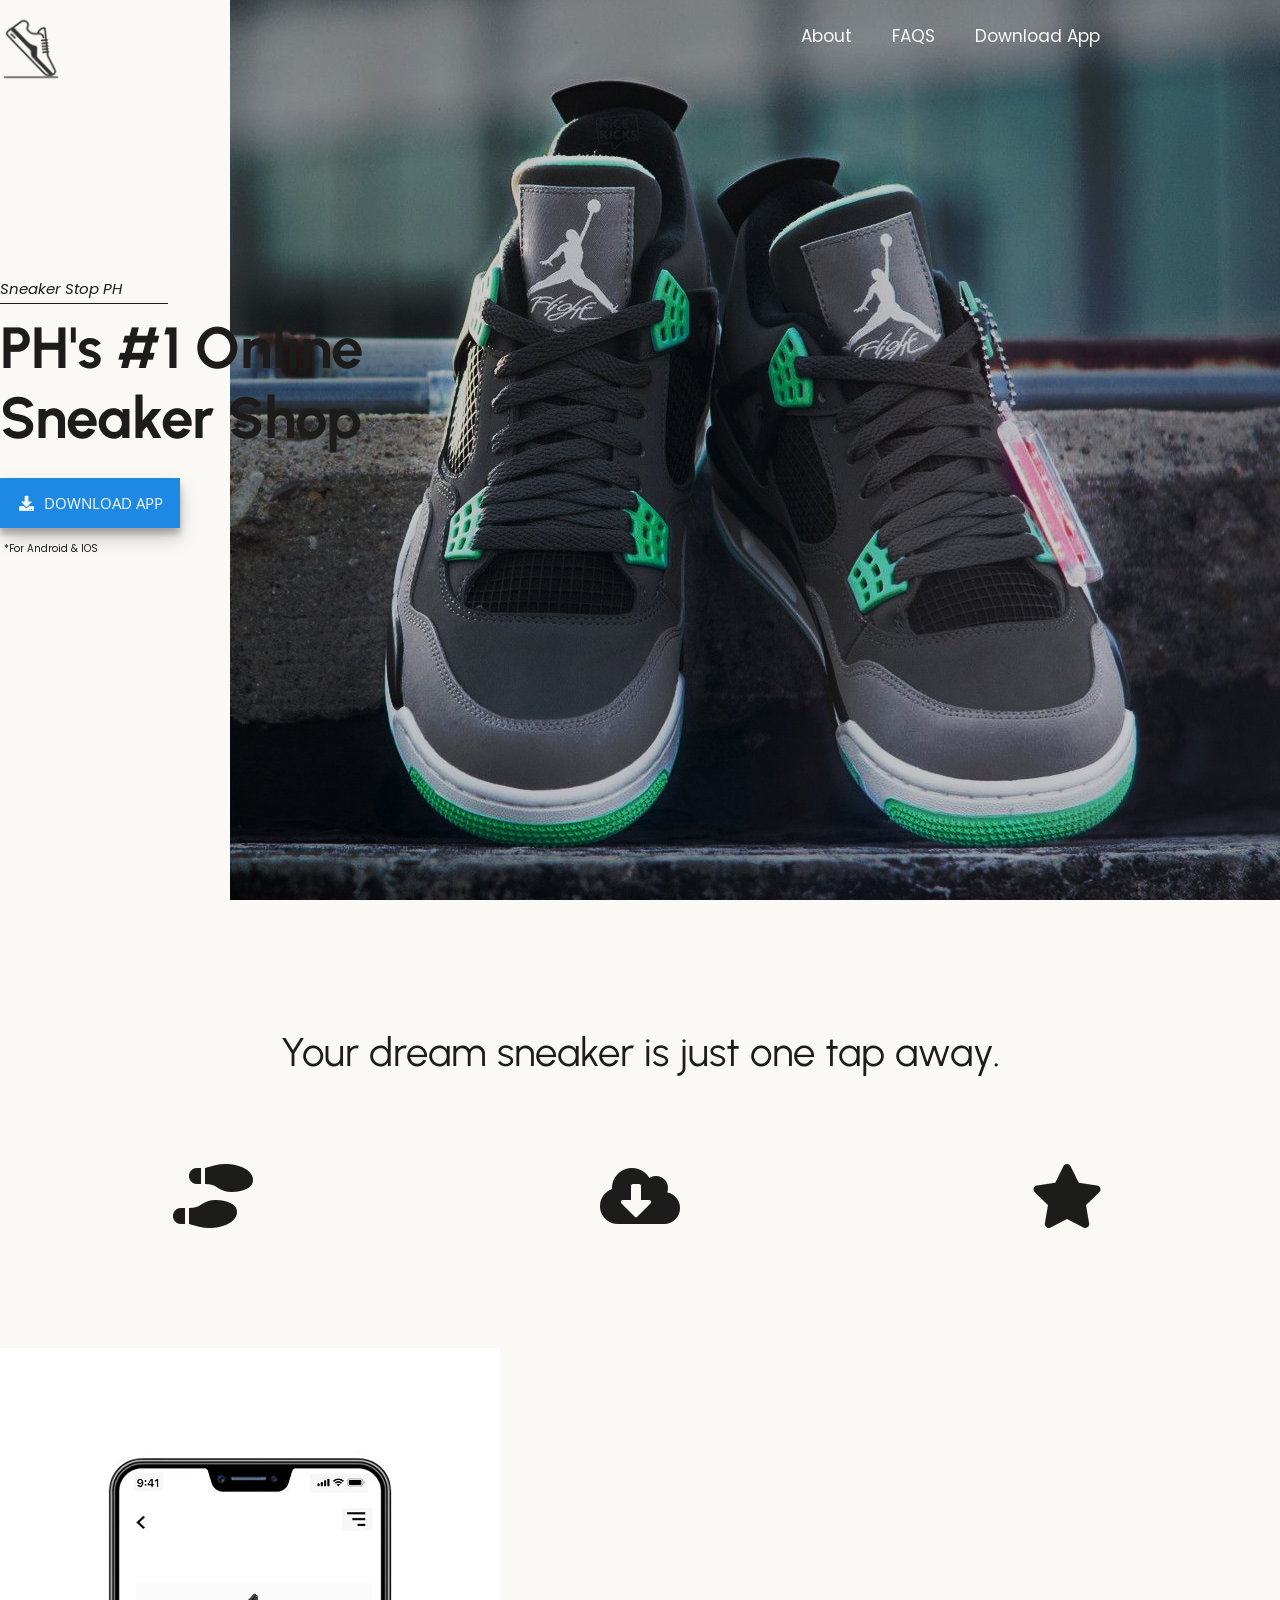
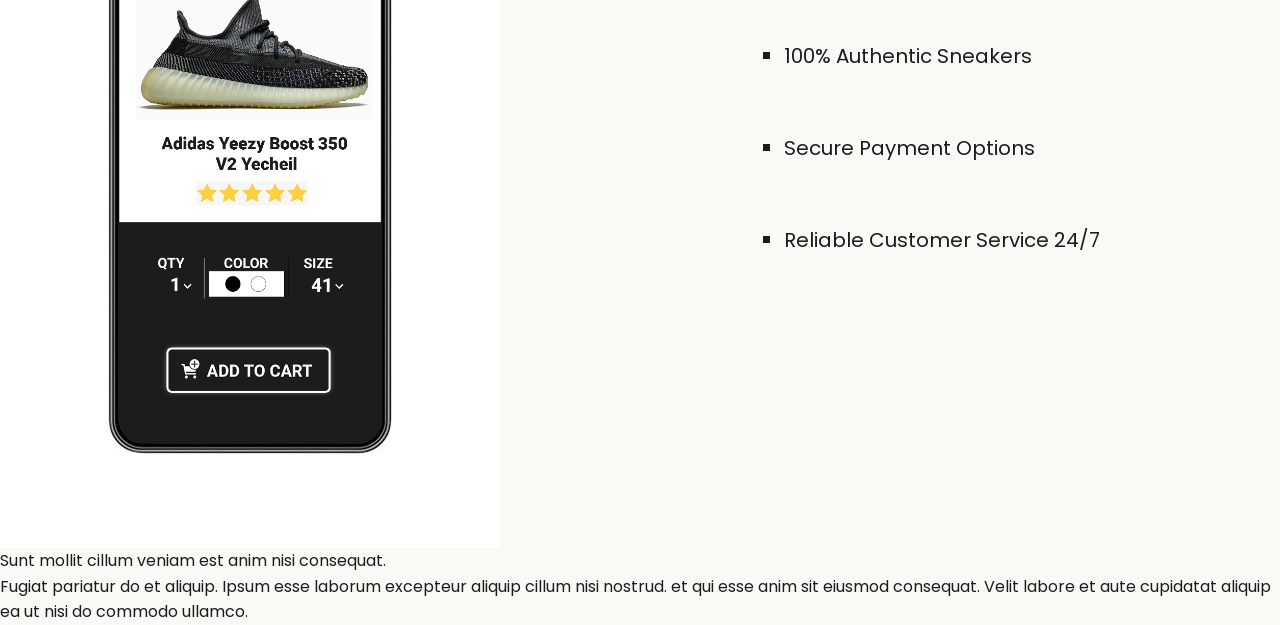
==== index.html @ ac42b7db "first" ====
<!DOCTYPE html>
<html lang="en">
	<head>
		<link rel="stylesheet" href="css/style.css" />
		<link
			rel="stylesheet"
			href="https://cdnjs.cloudflare.com/ajax/libs/font-awesome/5.15.4/css/all.min.css"
			integrity="sha512-1ycn6IcaQQ40/MKBW2W4Rhis/DbILU74C1vSrLJxCq57o941Ym01SwNsOMqvEBFlcgUa6xLiPY/NS5R+E6ztJQ=="
			crossorigin="anonymous"
			referrerpolicy="no-referrer"
		/>
		<meta charset="UTF-8" />
		<meta http-equiv="X-UA-Compatible" content="IE=edge" />
		<meta name="viewport" content="width=device-width, initial-scale=1.0" />
		<title>Sneaker Stop | PH</title>
	</head>

	<body>
		<!-- HOME PAGE -->
		<section class="home-bg">
			<nav class="navbar">
				<div class="container flex">
					<div class="logo">
						<a href="#">
							<img src="images/sneaker-stop-logo-notext.png" alt="" />
						</a>
					</div>
					<ul>
						<li><a href="#">About</a></li>
						<li><a href="#">FAQS</a></li>
						<li><a href="#">Download App</a></li>
					</ul>
				</div>
			</nav>
			<div class="container">
				<div class="hero-text">
					<p class="home-shopName">Sneaker Stop PH</p>
					<h1>PH's #1 Online</h1>
					<h1>Sneaker Shop</h1>
					<button class="btn btn-home">
						<i class="fas fa-download fa-fw"></i> <span>DOWNLOAD APP</span>
					</button>
					<p class="button-bottom-text">*For Android & IOS</p>
				</div>
		</section>
		<!-- HOME PAGE END -->

		<!-- ABOUT PAGE -->

		<!-- STATS PAGE -->
		<section class="stats">
			<div class="container">
				<div class="my-lg"></div>
				<span class="stats-header">Your dream sneaker is just one tap away.</span>
				<div class="grid my-md">
					<span grid-sneakers>
						<i class="fas fa-shoe-prints fa-4x"></i>
					</span>
					<span class="grid-download">
						<i class="fas fa-cloud-download-alt fa-4x"></i>
					</span>
					<span class="grid-review">
						<i class="fas fa-star fa-4x"></i>
					</span>
				</div>
			</div>
		</section>
		<!-- STATS PAGE END -->

		<section class="about-page">
			<div class="my-lg"></div>
				<div class="container flex">
					<img
						src="images/about-page-hero-img.jpg"
						alt=""
						class="about-hero-img"
					/>
					<ul>
						<li>100% Authentic Sneakers</li>
						<li>Secure Payment Options</li>
						<li>Reliable Customer Service 24/7</li>
					</ul>
				</div>
		</section>
		<!-- ABOUT PAGE END -->
		<div class="sample container">
			<span>Sunt mollit cillum veniam est anim nisi consequat.</span>
			<div class="content">
				<p>
					Fugiat pariatur do et aliquip. Ipsum esse laborum excepteur aliquip cillum nisi nostrud. 
					et qui esse anim sit eiusmod consequat. Velit labore et aute cupidatat aliquip ea ut nisi do commodo ullamco.
				</p>
			</div>
		</div>
	</body>
	<script src="js/script.js"></script>
</html>
---- css/style.css ----
@import url("https://fonts.googleapis.com/css2?family=Poppins:wght@400;700&display=swap");
@import url("https://fonts.googleapis.com/css2?family=Open+Sans:wght@400;600&display=swap");
@import url("https://fonts.googleapis.com/css2?family=Urbanist:wght@800&display=swap");

* {
	box-sizing: border-box;
	margin: 0;
	padding: 0;
}

:root {
	--main-white: #faf9f6;
	--main-black: #1c1c1a;
	--main-grey: #6f6e6c;
	--main-blue: #1e88e5;
}

body {
	background-color: var(--main-white);
	line-height: 1.6;
	color: var(--main-black);
	font-family: "poppins", sans-serif;
}

a {
	text-decoration: none;
	color: var(--main-white);
}

a:visited {
	color: var(--main-white);
}

li {
	list-style: none;
}

h1 {
	font-size: 1.5rem;
	margin: 0;
}

/* UTILITIES */

.my-sm {
	margin-top: 40px;
}

.my-md {
	margin-top: 80px;
}

.my-lg {
	margin-top: 120px;
}

.btn {
	border: 1px solid var(--main-black);
	color: var(--main-black);
	height: 50px;
	width: 180px;
	cursor: default;
	font-family: "Open Sans", sans-serif;
	font-weight: 600px;
	font-size: 15px;
	padding: 8px;
	text-align: center;
	transition: all 0.3s;
}

.container {
	max-width: 1500px;
	margin: 0 auto;
}

.flex {
	display: flex;
	justify-content: center;
	align-items: center;
	height: 100%;
}

.grid {
	display: grid;
}

/* UTILITIES END */

.home-bg {
	background-image: url("../images/home-bg-cropped.jpg");
	background-repeat: no-repeat;
	height: 100vh;
	color: var(--main-white);
	margin-bottom: 40px;
	background-position: right;
}

.navbar {
	height: 40px;
	position: relative;
	padding-top: 40px;
	transition: all 0.3s;
	z-index: 1;
}

.navbar a {
	color: var(--main-white);
	cursor: default;
}

.navbar .flex {
	justify-content: space-between;
}

.navbar ul {
	position: relative;
	left: -160px;
	display: flex;
	margin-top: 0;
	transition: 0.3s;
}

.navbar li {
	font-size: 17px;
	margin: 0 20px;
	transition: 0.3s;
	padding-bottom: 5px;
	border-bottom: 2px solid transparent;
}

.navbar li:hover {
	transition: 0.3s;
	border-bottom: 2px solid var(--main-white);
}

.logo img {
	height: 100px;
	width: 100px;
	margin-top: 50px;
	transition: 0.3s;
	margin-left: -19px;
}

.logo .label {
	margin-left: -100px;
}

.logo img:hover {
	transform: scale(1.1);
	transition: 0.3s;
}

.logo img:active {
	transform: scale(0.95);
	transition: 0.3s;
}

.home-shopName {
	font-style: italic;
	font-size: 15px;
	border-bottom: 1px solid var(--main-black);
	width: 168px;
	padding-bottom: 5px;
	margin-bottom: 10px;
}

.hero-text {
	position: absolute;
	top: 280px;
	color: var(--main-black);
	line-height: 1.2;
}

.hero-text h1 {
	font-size: 58px;
	font-family: "Urbanist", sans-serif;
	font-weight: 800px;
}

.btn-home {
	background-color: var(--main-blue);
	color: var(--main-white);
	margin-top: 25px;
	height: 50px;
	width: 180px;
	font-size: 15px;
	border: none;
	box-shadow: rgba(0, 0, 0, 0.19) 0px 10px 20px, rgba(0, 0, 0, 0.23) 0px 6px 6px;
	transition: 0.3s;
}

.btn-home span {
	margin-left: 4px;
}

.btn-home:hover {
	transition: 0.3s;
	transform: scale(1.05);
}

.btn-home:active {
	transform: scale(0.95);
	transition: 0.3s;
}

.button-bottom-text {
	font-size: 10px;
	margin-top: 15px;
	margin-left: 4px;
}

/* ABOUT */

/* STATS */

.stats {
	text-align: center;
}

.stats .container {
	max-width: 1400px;
}

.stats-header {
	font-family: "Urbanist", sans-serif;
	font-size: 40px;
}

.stats p,
.stats .bold {
	font-size: 20px;
}

.stats .grid {
	display: grid;
	grid-template-columns: 1fr 1fr 1fr;
}

/* STATS END */

.about-page .container {
	max-width: 1400px;
}

.about-page .flex {
	justify-content: space-between;
}

.about-hero-img {
	height: 800px;
	width: 500px;
	object-fit: cover;
}

.about-page ul {
	margin-right: 180px;
}

.about-page li {
	font-size: 20px;
	margin: 60px 0;
	list-style: square;
}
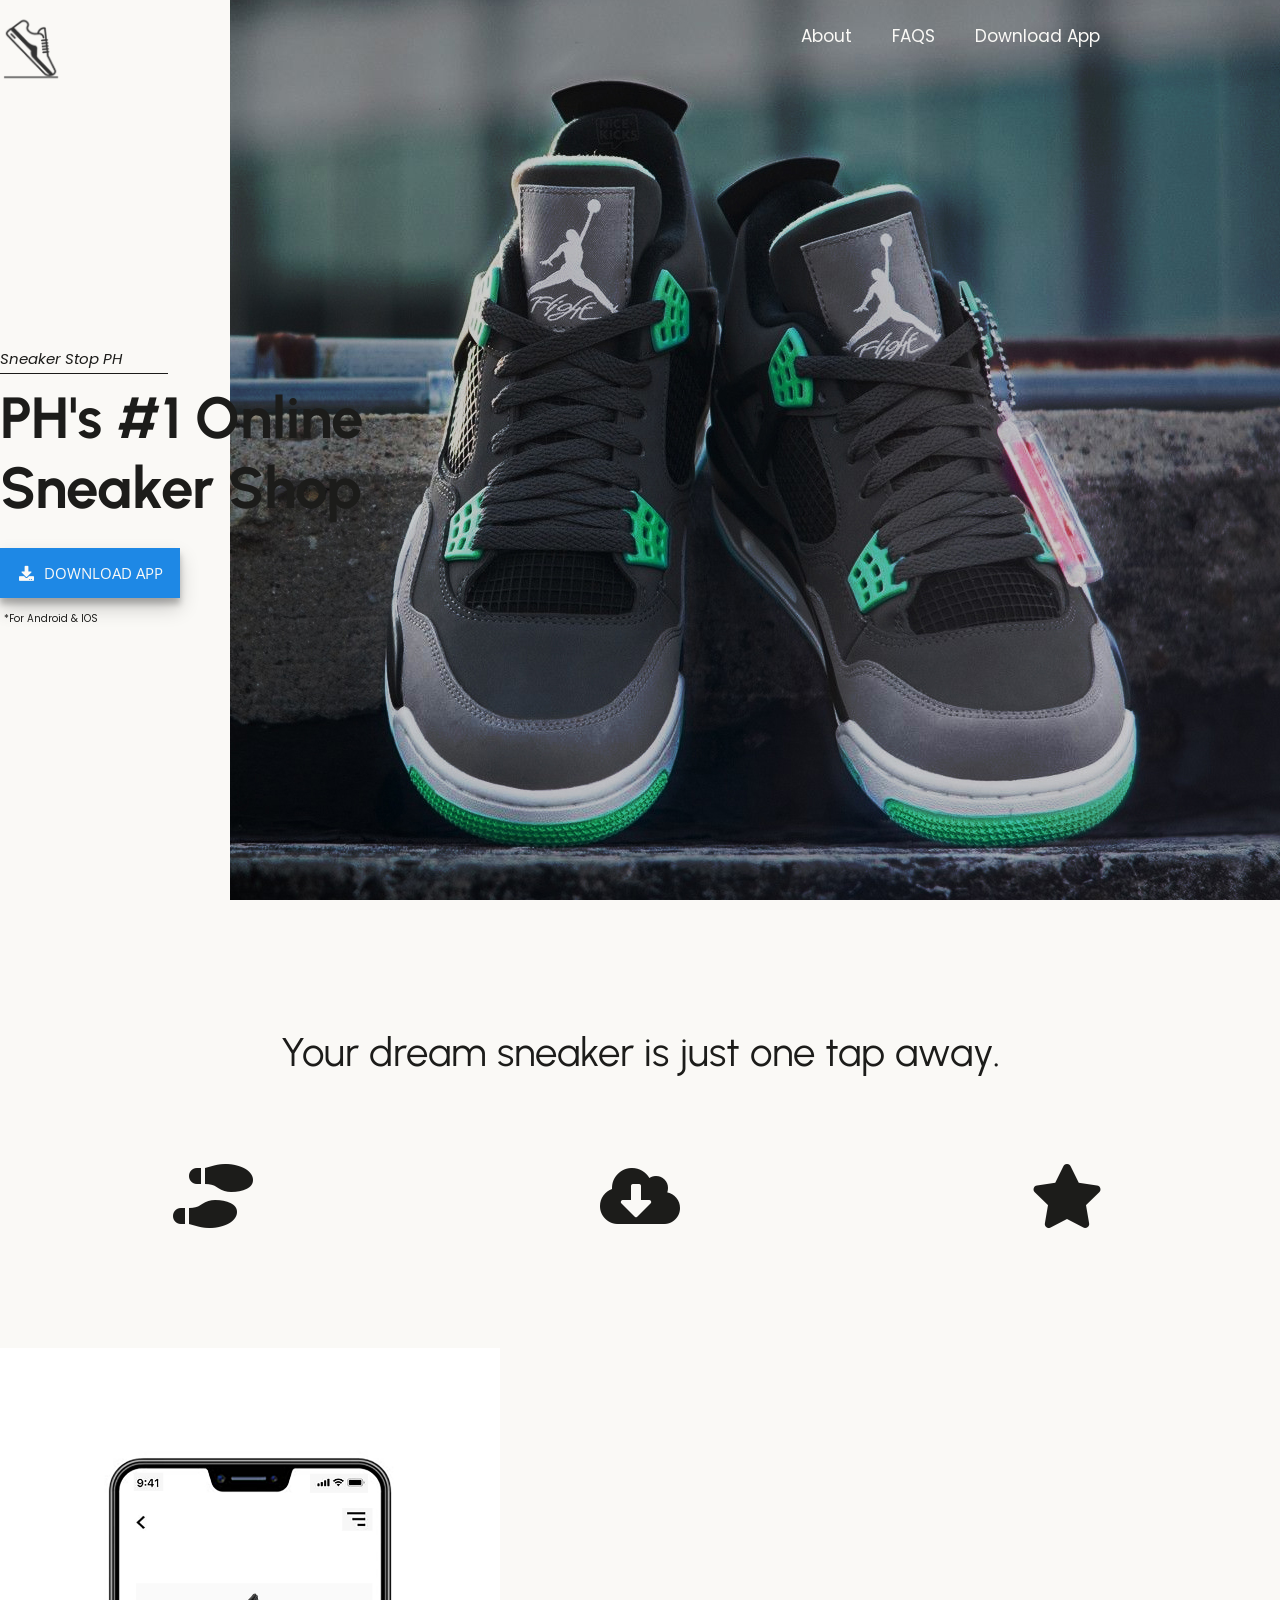
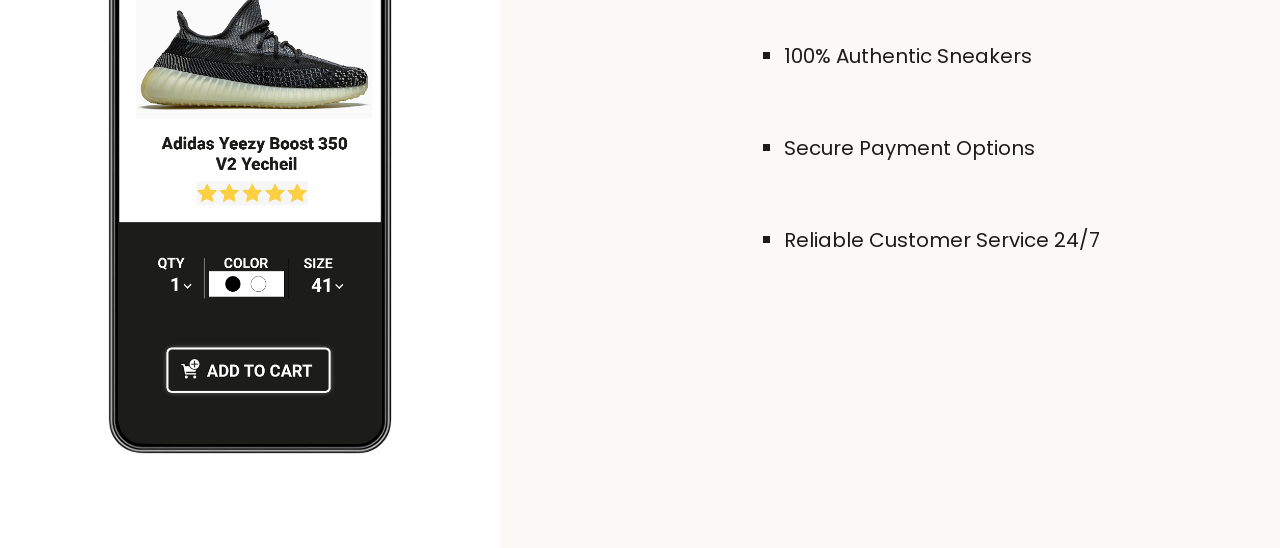
==== commit e4fbbcd9: "initial branch commit" ====
--- a/index.html
+++ b/index.html
@@ -83,14 +83,8 @@
 				</div>
 		</section>
 		<!-- ABOUT PAGE END -->
-		<div class="sample container">
-			<span>Sunt mollit cillum veniam est anim nisi consequat.</span>
-			<div class="content">
-				<p>
-					Fugiat pariatur do et aliquip. Ipsum esse laborum excepteur aliquip cillum nisi nostrud. 
-					et qui esse anim sit eiusmod consequat. Velit labore et aute cupidatat aliquip ea ut nisi do commodo ullamco.
-				</p>
-			</div>
+		<div class="sample">
+			
 		</div>
 	</body>
 	<script src="js/script.js"></script>
--- a/css/style.css
+++ b/css/style.css
@@ -166,7 +166,7 @@
 
 .hero-text {
 	position: absolute;
-	top: 280px;
+	top: 350px;
 	color: var(--main-black);
 	line-height: 1.2;
 }
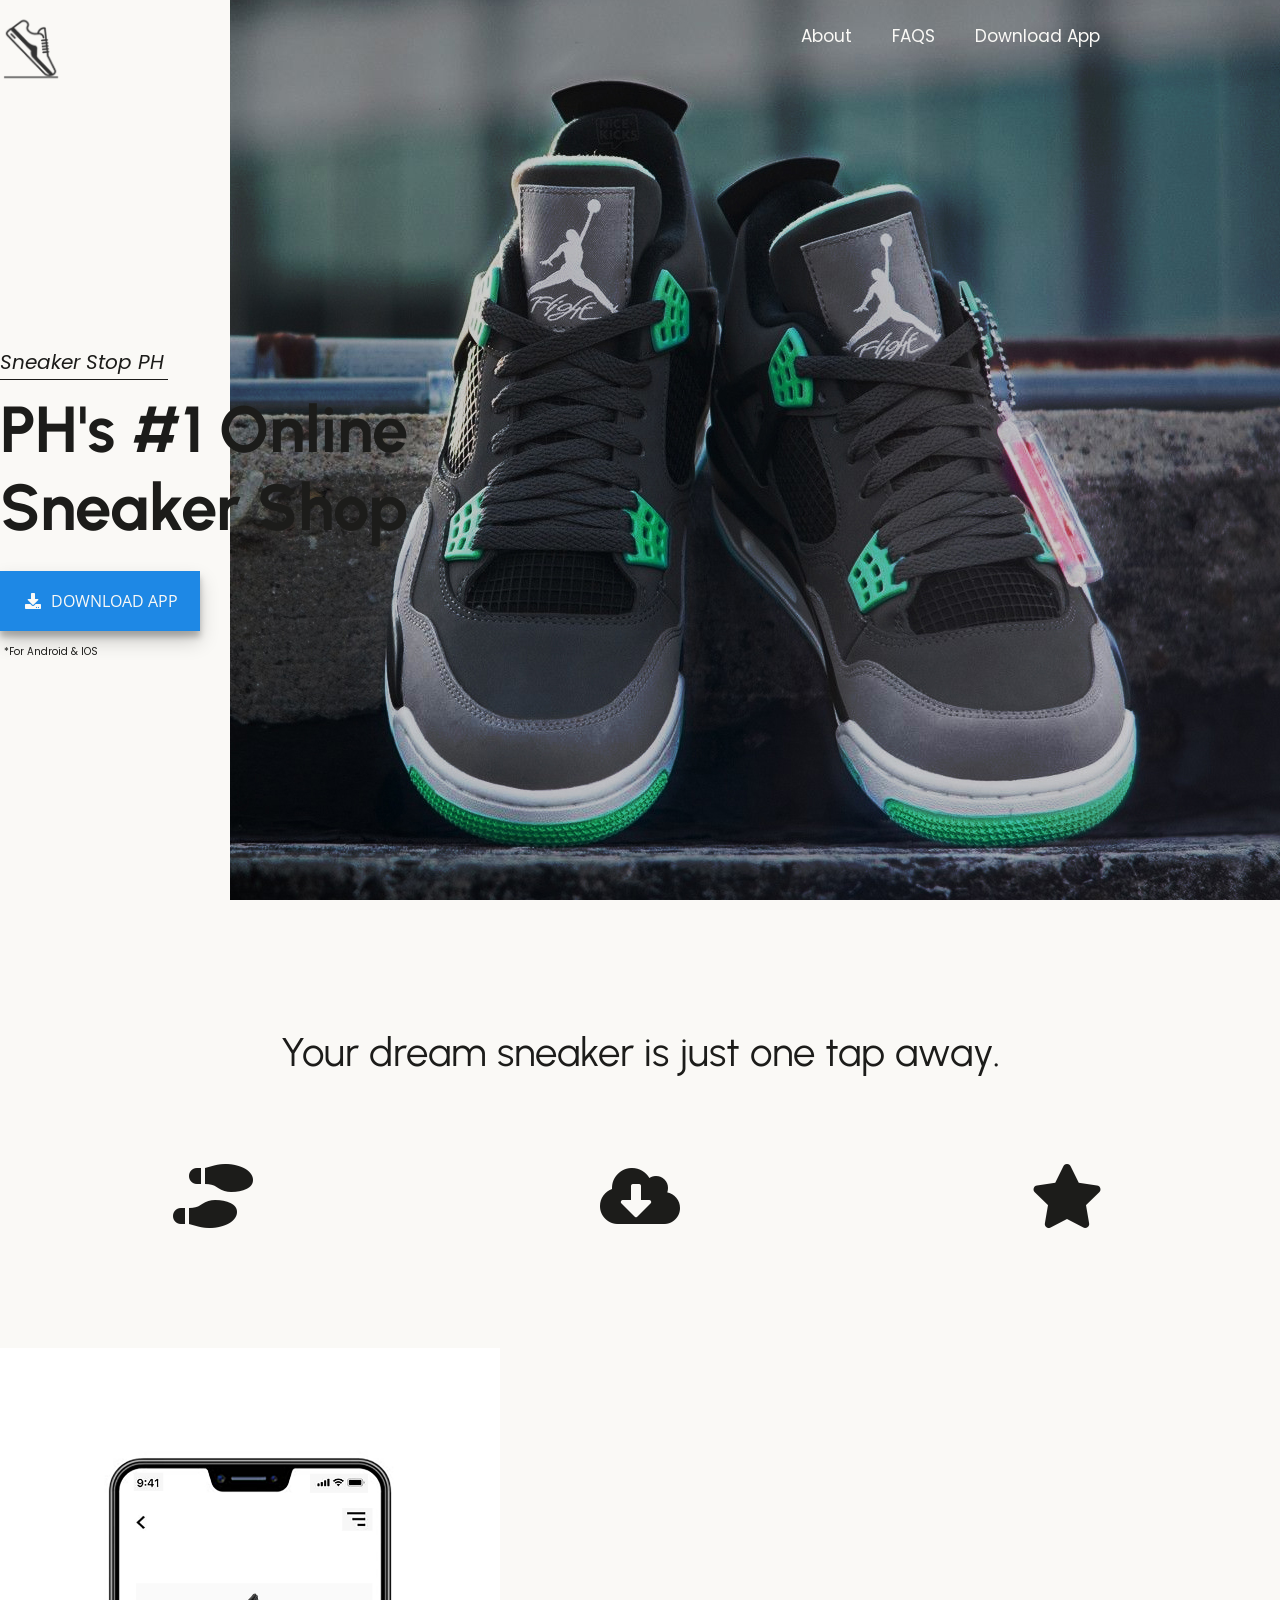
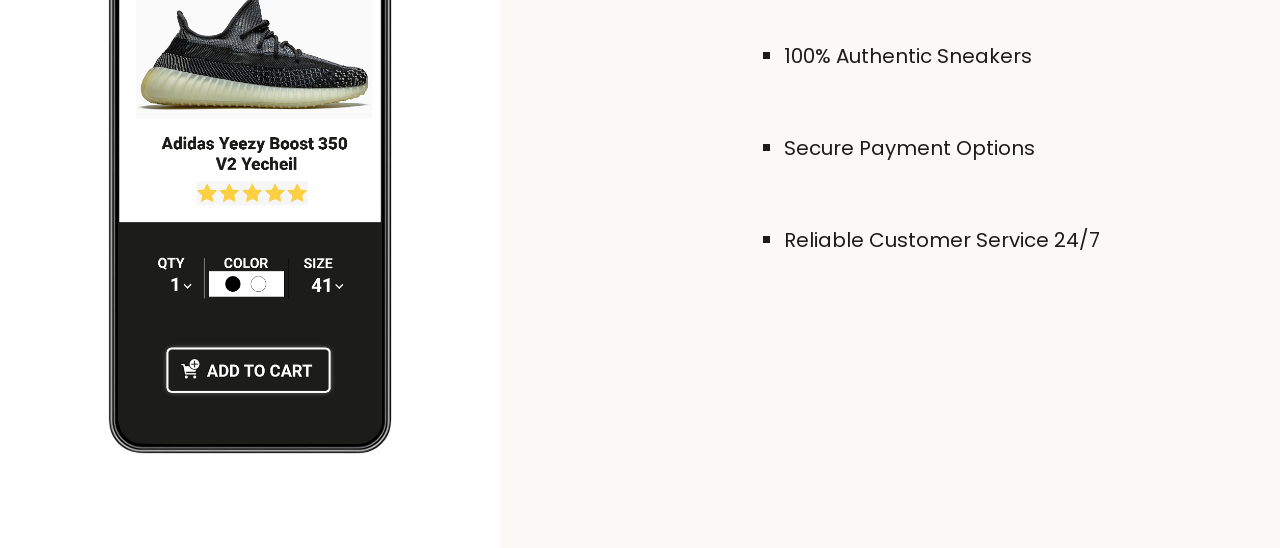
==== commit a7748005: "initial-commit" ====
--- a/index.html
+++ b/index.html
@@ -83,9 +83,7 @@
 				</div>
 		</section>
 		<!-- ABOUT PAGE END -->
-		<div class="sample">
-			
-		</div>
+
 	</body>
 	<script src="js/script.js"></script>
 </html>
--- a/css/style.css
+++ b/css/style.css
@@ -157,7 +157,7 @@
 
 .home-shopName {
 	font-style: italic;
-	font-size: 15px;
+	font-size: 20px;
 	border-bottom: 1px solid var(--main-black);
 	width: 168px;
 	padding-bottom: 5px;
@@ -172,7 +172,7 @@
 }
 
 .hero-text h1 {
-	font-size: 58px;
+	font-size: 65px;
 	font-family: "Urbanist", sans-serif;
 	font-weight: 800px;
 }
@@ -181,9 +181,9 @@
 	background-color: var(--main-blue);
 	color: var(--main-white);
 	margin-top: 25px;
-	height: 50px;
-	width: 180px;
-	font-size: 15px;
+	height: 60px;
+	width: 200px;
+	font-size: 16px;
 	border: none;
 	box-shadow: rgba(0, 0, 0, 0.19) 0px 10px 20px, rgba(0, 0, 0, 0.23) 0px 6px 6px;
 	transition: 0.3s;
@@ -211,8 +211,6 @@
 
 /* ABOUT */
 
-/* STATS */
-
 .stats {
 	text-align: center;
 }
@@ -235,8 +233,6 @@
 	display: grid;
 	grid-template-columns: 1fr 1fr 1fr;
 }
-
-/* STATS END */
 
 .about-page .container {
 	max-width: 1400px;
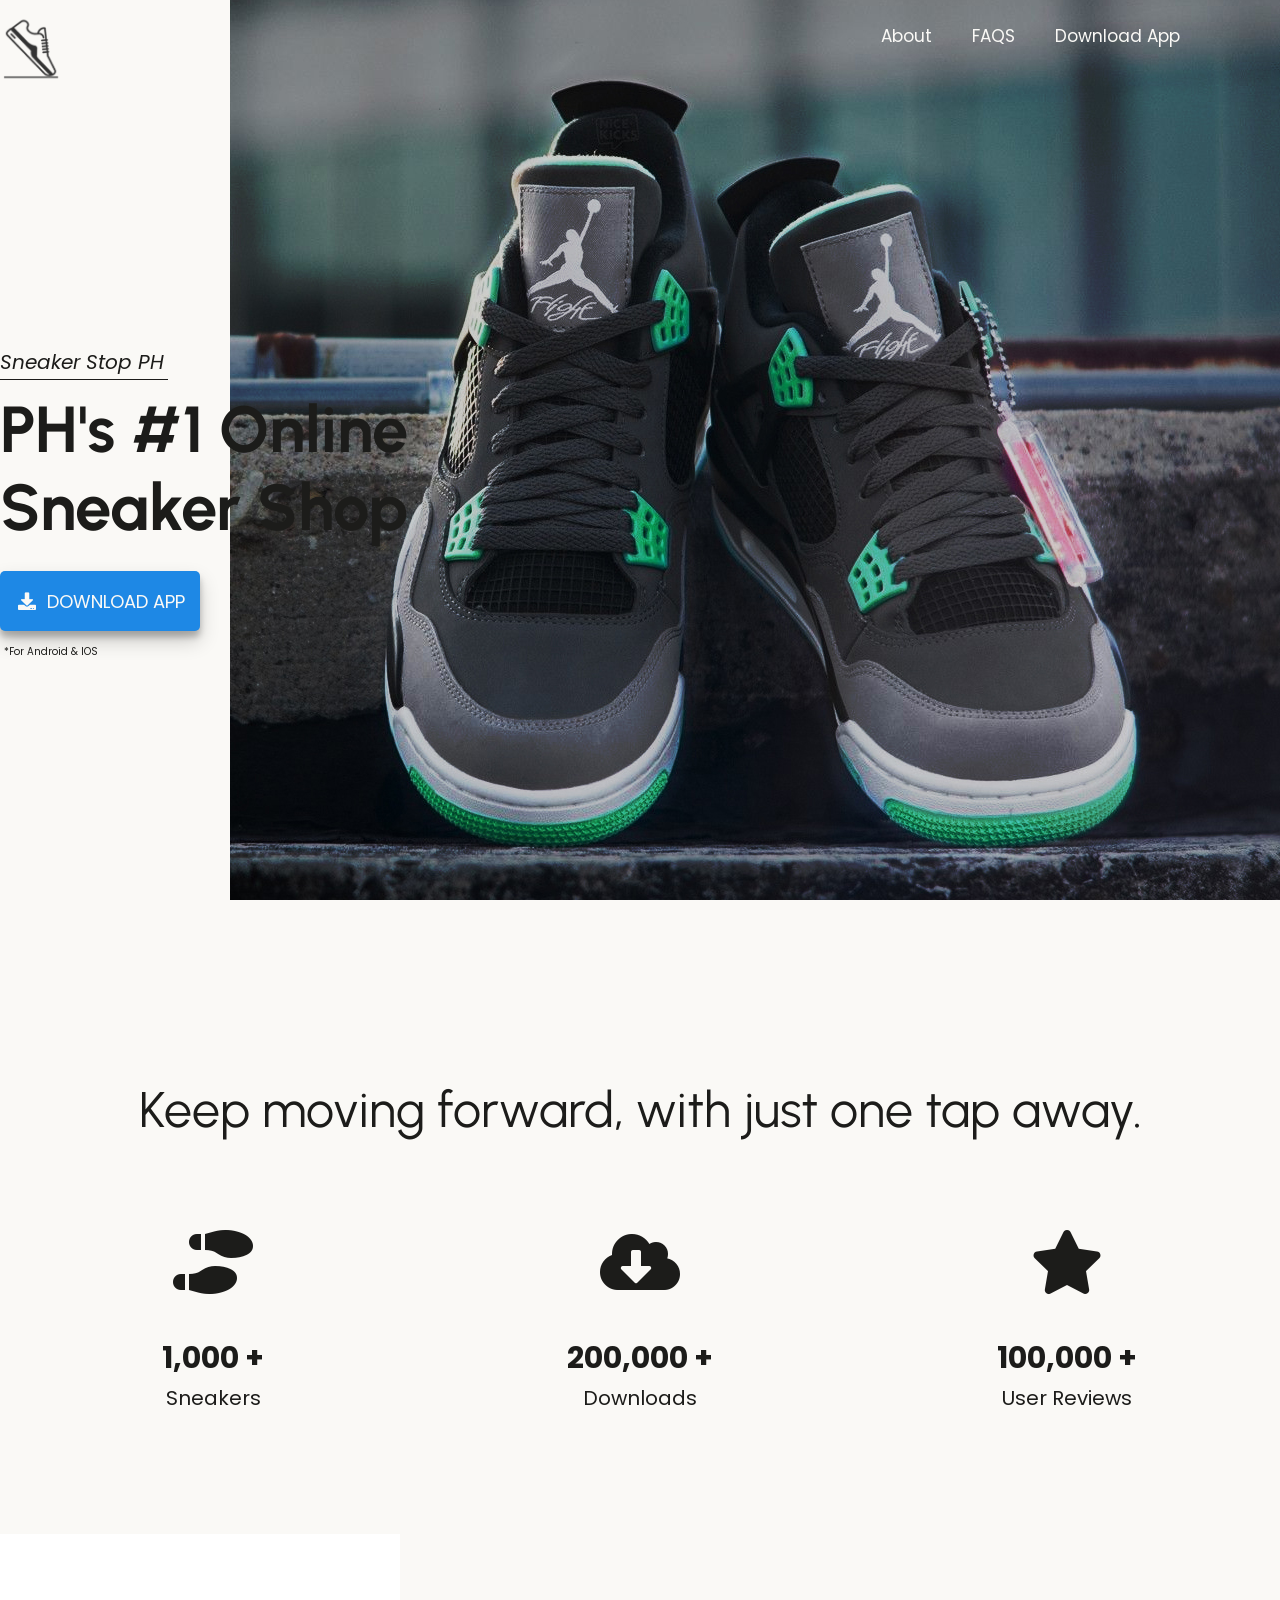
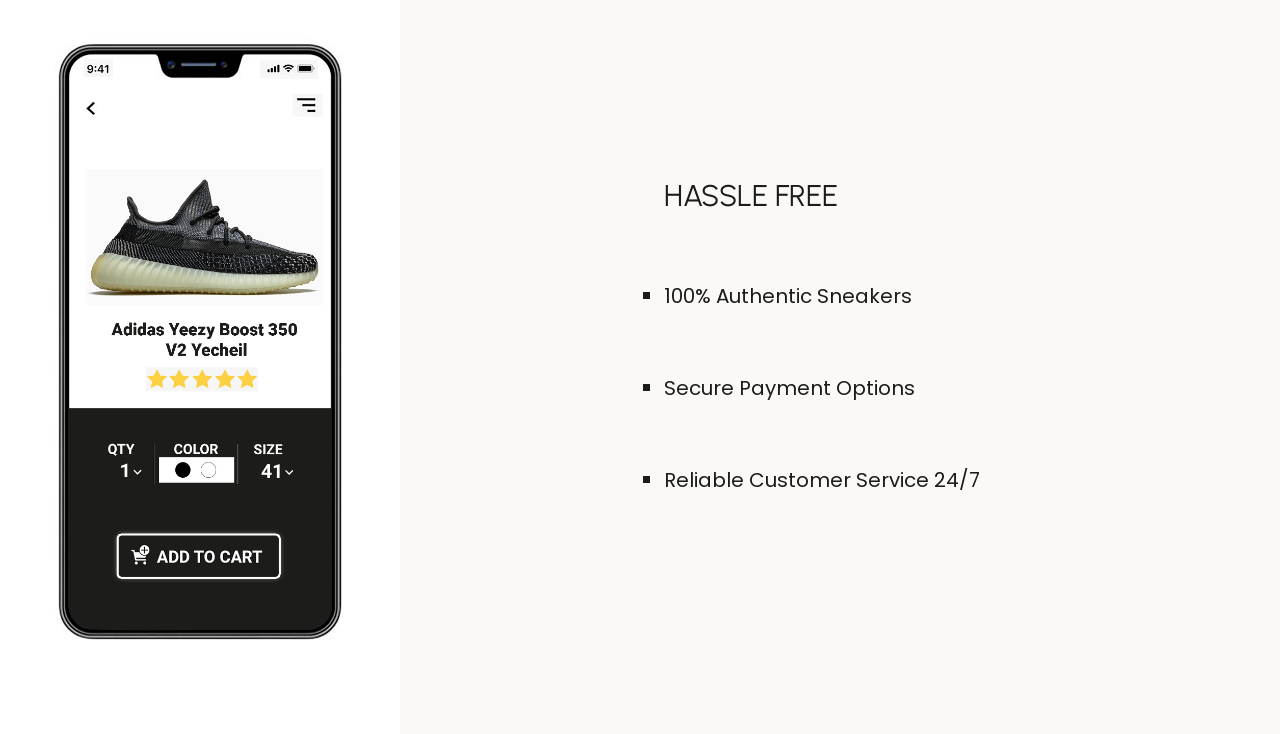
==== commit 67068e3e: "8/28/2021" ====
--- a/index.html
+++ b/index.html
@@ -48,27 +48,31 @@
 		<!-- ABOUT PAGE -->
 
 		<!-- STATS PAGE -->
+		<div class="my-lg"></div>
 		<section class="stats">
 			<div class="container">
-				<div class="my-lg"></div>
-				<span class="stats-header">Your dream sneaker is just one tap away.</span>
+				<span class="stats-header">Keep moving forward, with just one tap away.</span>
 				<div class="grid my-md">
-					<span grid-sneakers>
-						<i class="fas fa-shoe-prints fa-4x"></i>
-					</span>
-					<span class="grid-download">
-						<i class="fas fa-cloud-download-alt fa-4x"></i>
-					</span>
-					<span class="grid-review">
-						<i class="fas fa-star fa-4x"></i>
-					</span>
+							<div grid-sneakers>
+								<i class="fas fa-shoe-prints fa-4x"></i>
+								<p class="my-sm"><strong>1,000 +</strong><br>Sneakers</p>
+							</div>
+							<div class="grid-download">
+								<i class="fas fa-cloud-download-alt fa-4x"></i>
+								<p class="my-sm"><strong>200,000 +</strong><br>Downloads</p>
+							</div>
+							<div class="grid-review">
+								<i class="fas fa-star fa-4x"></i>
+								<p class="my-sm"><strong>100,000 +</strong><br>User Reviews</p>
+							</div>
+						</div>
 				</div>
 			</div>
 		</section>
 		<!-- STATS PAGE END -->
-
+		
+		<div class="my-lg"></div>
 		<section class="about-page">
-			<div class="my-lg"></div>
 				<div class="container flex">
 					<img
 						src="images/about-page-hero-img.jpg"
@@ -76,6 +80,7 @@
 						class="about-hero-img"
 					/>
 					<ul>
+						<li>HASSLE FREE</li>
 						<li>100% Authentic Sneakers</li>
 						<li>Secure Payment Options</li>
 						<li>Reliable Customer Service 24/7</li>
--- a/css/style.css
+++ b/css/style.css
@@ -1,5 +1,4 @@
 @import url("https://fonts.googleapis.com/css2?family=Poppins:wght@400;700&display=swap");
-@import url("https://fonts.googleapis.com/css2?family=Open+Sans:wght@400;600&display=swap");
 @import url("https://fonts.googleapis.com/css2?family=Urbanist:wght@800&display=swap");
 
 * {
@@ -19,7 +18,7 @@
 	background-color: var(--main-white);
 	line-height: 1.6;
 	color: var(--main-black);
-	font-family: "poppins", sans-serif;
+	font-family: "Poppins", sans-serif;
 }
 
 a {
@@ -60,8 +59,8 @@
 	height: 50px;
 	width: 180px;
 	cursor: default;
-	font-family: "Open Sans", sans-serif;
-	font-weight: 600px;
+	font-family: "Poppins", sans-serif;
+	font-weight: 700px;
 	font-size: 15px;
 	padding: 8px;
 	text-align: center;
@@ -114,7 +113,7 @@
 
 .navbar ul {
 	position: relative;
-	left: -160px;
+	left: -80px;
 	display: flex;
 	margin-top: 0;
 	transition: 0.3s;
@@ -183,10 +182,12 @@
 	margin-top: 25px;
 	height: 60px;
 	width: 200px;
-	font-size: 16px;
+	font-size: 18px;
 	border: none;
+	border-radius: 5px;
 	box-shadow: rgba(0, 0, 0, 0.19) 0px 10px 20px, rgba(0, 0, 0, 0.23) 0px 6px 6px;
 	transition: 0.3s;
+	cursor: pointer;
 }
 
 .btn-home span {
@@ -213,19 +214,16 @@
 
 .stats {
 	text-align: center;
-}
-
-.stats .container {
-	max-width: 1400px;
+	padding-top: 50px;
 }
 
 .stats-header {
 	font-family: "Urbanist", sans-serif;
-	font-size: 40px;
-}
-
-.stats p,
-.stats .bold {
+	font-weight: 400px;
+	font-size: 50px;
+}
+
+.stats p {
 	font-size: 20px;
 }
 
@@ -234,6 +232,10 @@
 	grid-template-columns: 1fr 1fr 1fr;
 }
 
+.stats .grid strong {
+	font-size: 30px;
+}
+
 .about-page .container {
 	max-width: 1400px;
 }
@@ -244,12 +246,12 @@
 
 .about-hero-img {
 	height: 800px;
-	width: 500px;
+	width: 400px;
 	object-fit: cover;
 }
 
 .about-page ul {
-	margin-right: 180px;
+	margin-right: 300px;
 }
 
 .about-page li {
@@ -257,3 +259,9 @@
 	margin: 60px 0;
 	list-style: square;
 }
+
+.about-page li:first-child {
+	list-style: none;
+	font-size: 30px;
+	font-family: "Urbanist", sans-serif;
+}
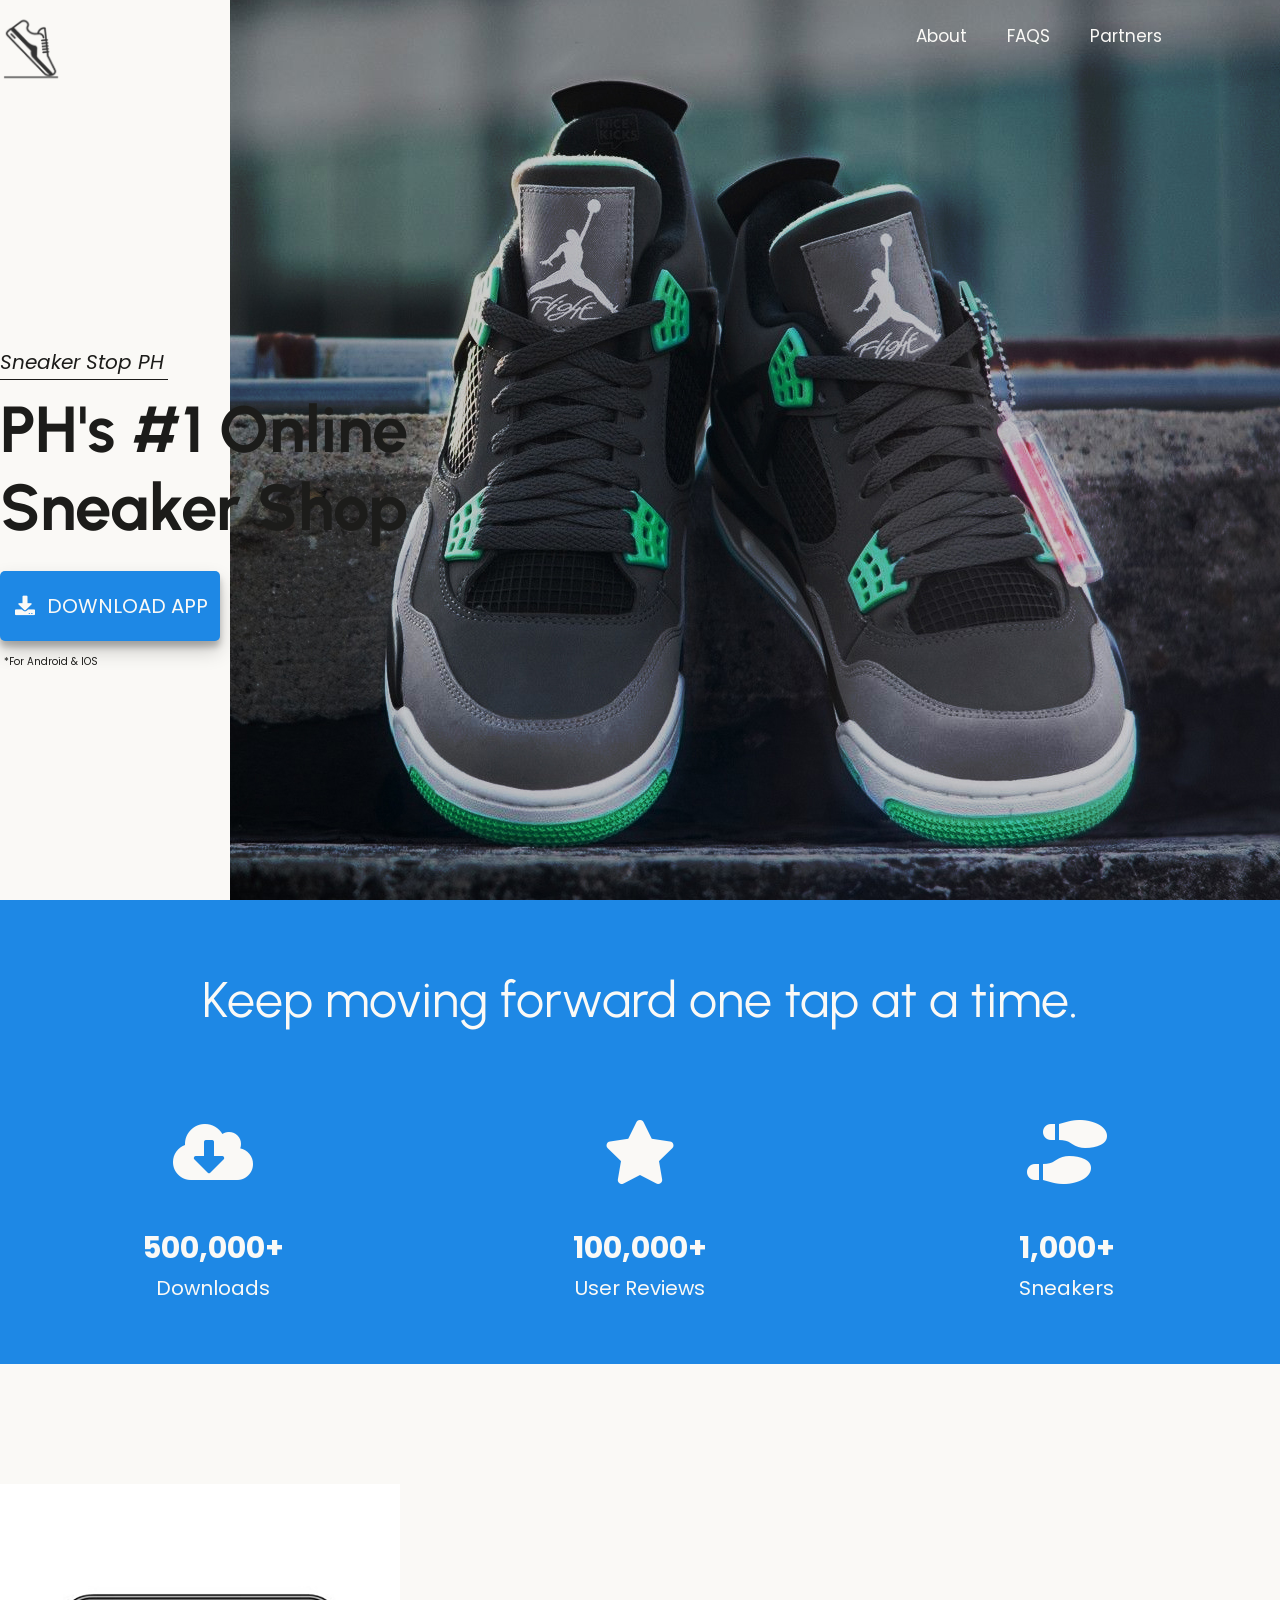
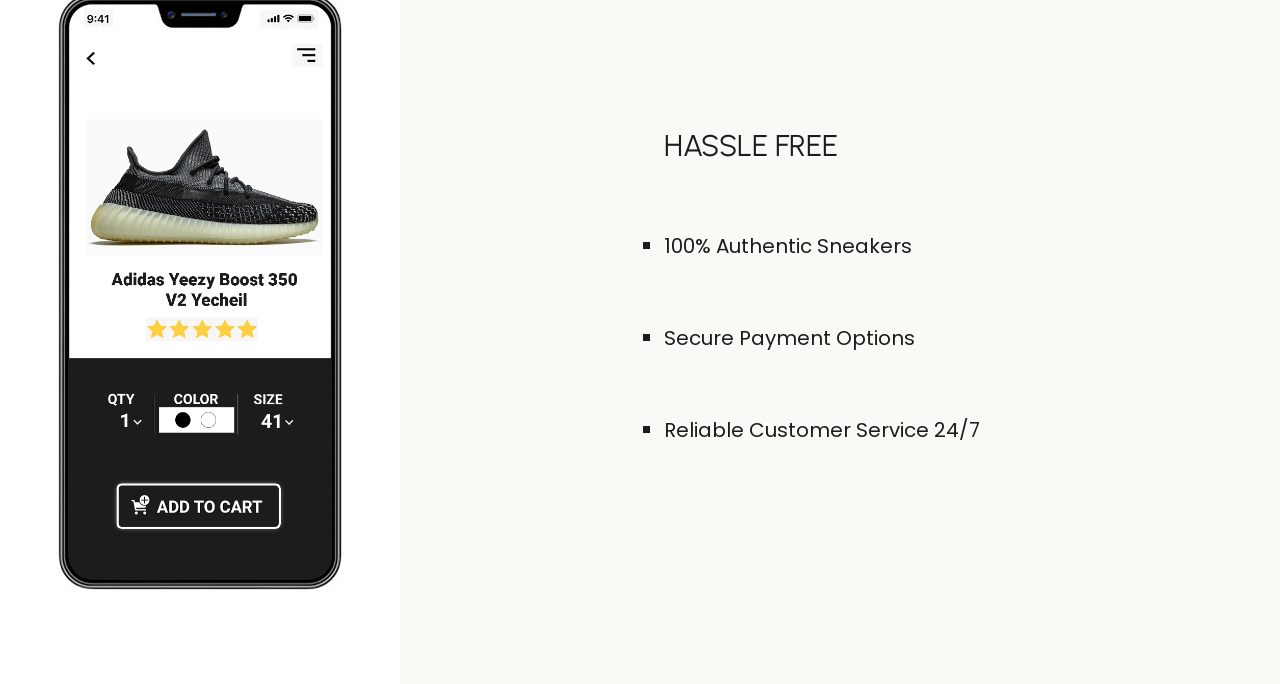
==== commit a990db25: "8/28/2021 22:34" ====
--- a/index.html
+++ b/index.html
@@ -28,11 +28,11 @@
 					<ul>
 						<li><a href="#">About</a></li>
 						<li><a href="#">FAQS</a></li>
-						<li><a href="#">Download App</a></li>
+						<li><a href="#">Partners</a></li>
 					</ul>
 				</div>
 			</nav>
-			<div class="container">
+			<div class="container home">
 				<div class="hero-text">
 					<p class="home-shopName">Sneaker Stop PH</p>
 					<h1>PH's #1 Online</h1>
@@ -48,22 +48,21 @@
 		<!-- ABOUT PAGE -->
 
 		<!-- STATS PAGE -->
-		<div class="my-lg"></div>
 		<section class="stats">
 			<div class="container">
-				<span class="stats-header">Keep moving forward, with just one tap away.</span>
+				<span class="stats-header">Keep moving forward one tap at a time.</span>
 				<div class="grid my-md">
-							<div grid-sneakers>
-								<i class="fas fa-shoe-prints fa-4x"></i>
-								<p class="my-sm"><strong>1,000 +</strong><br>Sneakers</p>
-							</div>
 							<div class="grid-download">
 								<i class="fas fa-cloud-download-alt fa-4x"></i>
-								<p class="my-sm"><strong>200,000 +</strong><br>Downloads</p>
+								<p class="my-sm"><strong>500,000+</strong><br>Downloads</p>
 							</div>
 							<div class="grid-review">
 								<i class="fas fa-star fa-4x"></i>
-								<p class="my-sm"><strong>100,000 +</strong><br>User Reviews</p>
+								<p class="my-sm"><strong>100,000+</strong><br>User Reviews</p>
+							</div>
+							<div grid-sneakers>
+								<i class="fas fa-shoe-prints fa-4x"></i>
+								<p class="my-sm"><strong>1,000+</strong><br>Sneakers</p>
 							</div>
 						</div>
 				</div>
--- a/css/style.css
+++ b/css/style.css
@@ -1,5 +1,5 @@
 @import url("https://fonts.googleapis.com/css2?family=Poppins:wght@400;700&display=swap");
-@import url("https://fonts.googleapis.com/css2?family=Urbanist:wght@800&display=swap");
+@import url("https://fonts.googleapis.com/css2?family=Urbanist:wght@400;600;700&display=swap");
 
 * {
 	box-sizing: border-box;
@@ -10,8 +10,8 @@
 :root {
 	--main-white: #faf9f6;
 	--main-black: #1c1c1a;
-	--main-grey: #6f6e6c;
 	--main-blue: #1e88e5;
+	--secondary-white: #e9ebee;
 }
 
 body {
@@ -85,6 +85,10 @@
 
 /* UTILITIES END */
 
+.home {
+	background-color: var(--secondary-white);
+}
+
 .home-bg {
 	background-image: url("../images/home-bg-cropped.jpg");
 	background-repeat: no-repeat;
@@ -113,7 +117,7 @@
 
 .navbar ul {
 	position: relative;
-	left: -80px;
+	left: -98px;
 	display: flex;
 	margin-top: 0;
 	transition: 0.3s;
@@ -173,16 +177,16 @@
 .hero-text h1 {
 	font-size: 65px;
 	font-family: "Urbanist", sans-serif;
-	font-weight: 800px;
+	font-weight: 700px;
 }
 
 .btn-home {
 	background-color: var(--main-blue);
 	color: var(--main-white);
 	margin-top: 25px;
-	height: 60px;
-	width: 200px;
-	font-size: 18px;
+	height: 70px;
+	width: 220px;
+	font-size: 20px;
 	border: none;
 	border-radius: 5px;
 	box-shadow: rgba(0, 0, 0, 0.19) 0px 10px 20px, rgba(0, 0, 0, 0.23) 0px 6px 6px;
@@ -214,7 +218,10 @@
 
 .stats {
 	text-align: center;
-	padding-top: 50px;
+	margin-top: -40px;
+	padding: 60px 0;
+	background-color: var(--main-blue);
+	color: var(--main-white);
 }
 
 .stats-header {
@@ -236,6 +243,10 @@
 	font-size: 30px;
 }
 
+.about-page {
+	background-color: var(--main-white);
+}
+
 .about-page .container {
 	max-width: 1400px;
 }
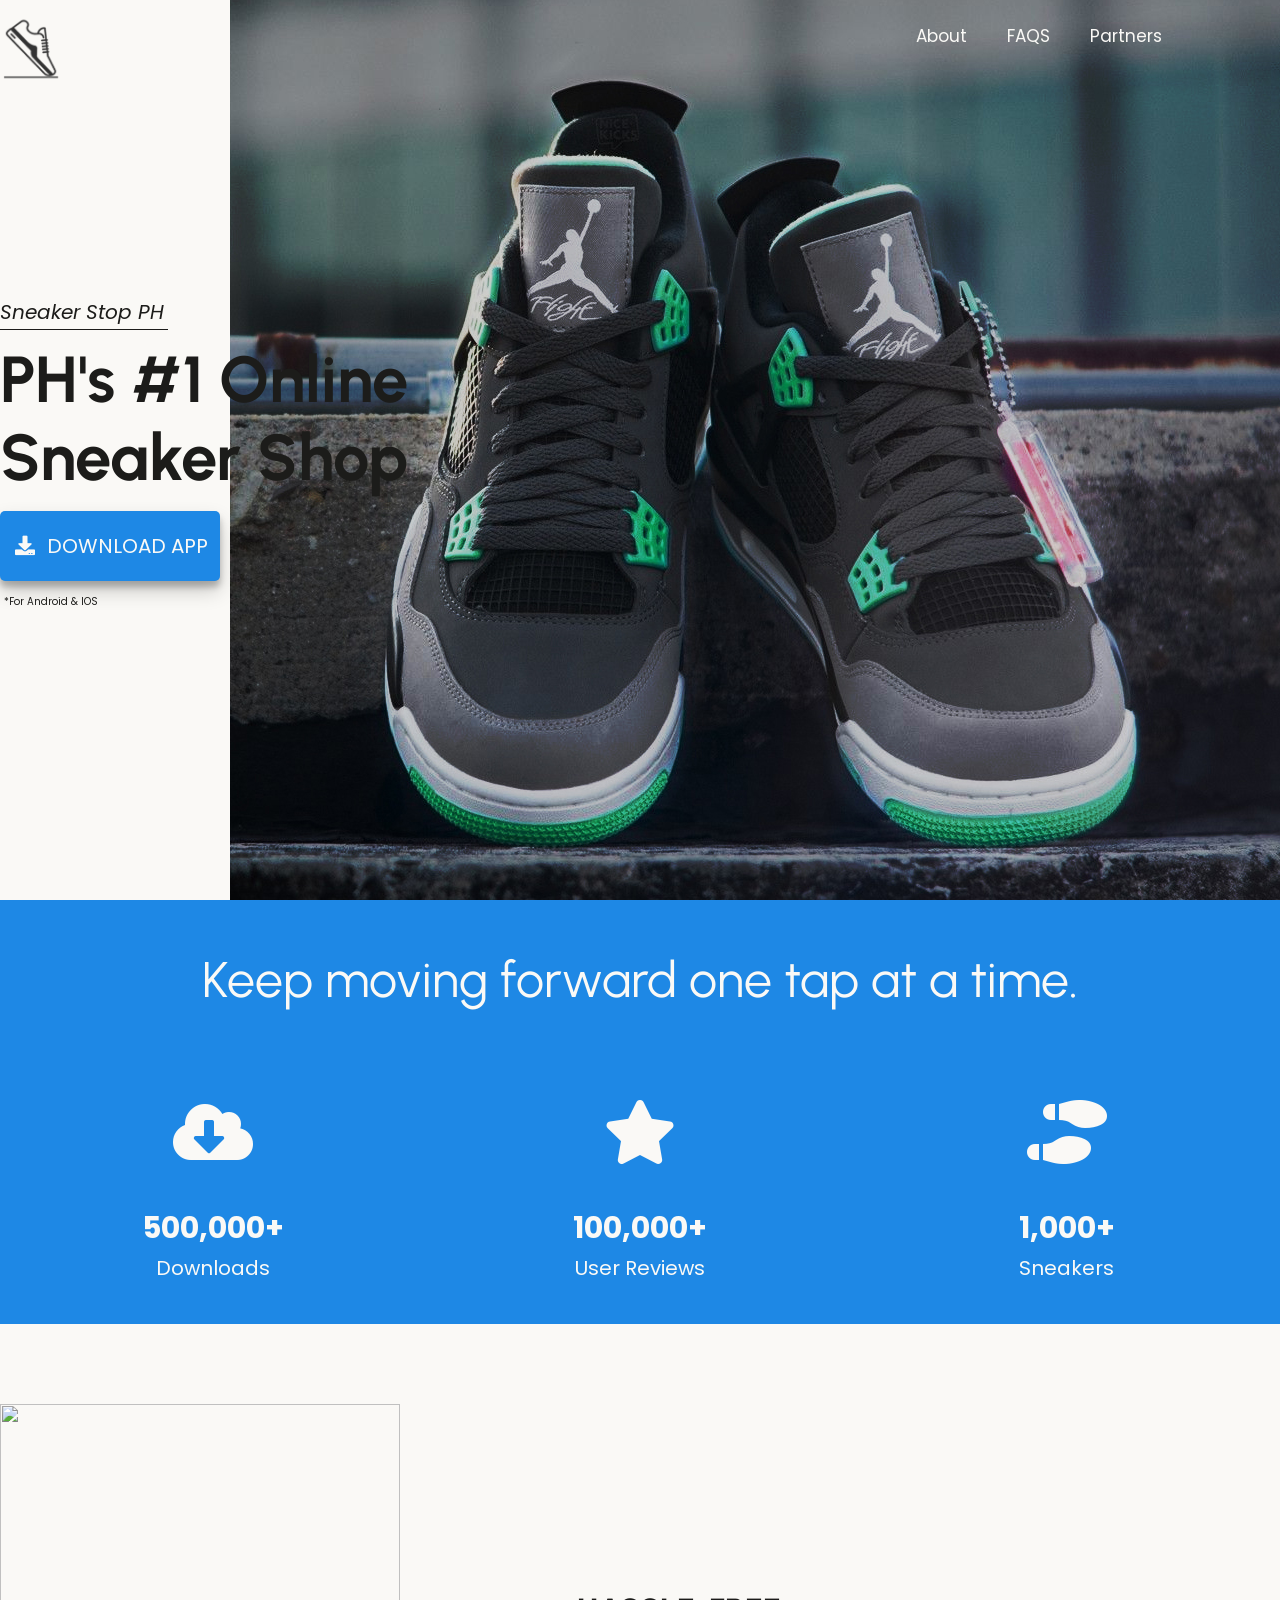
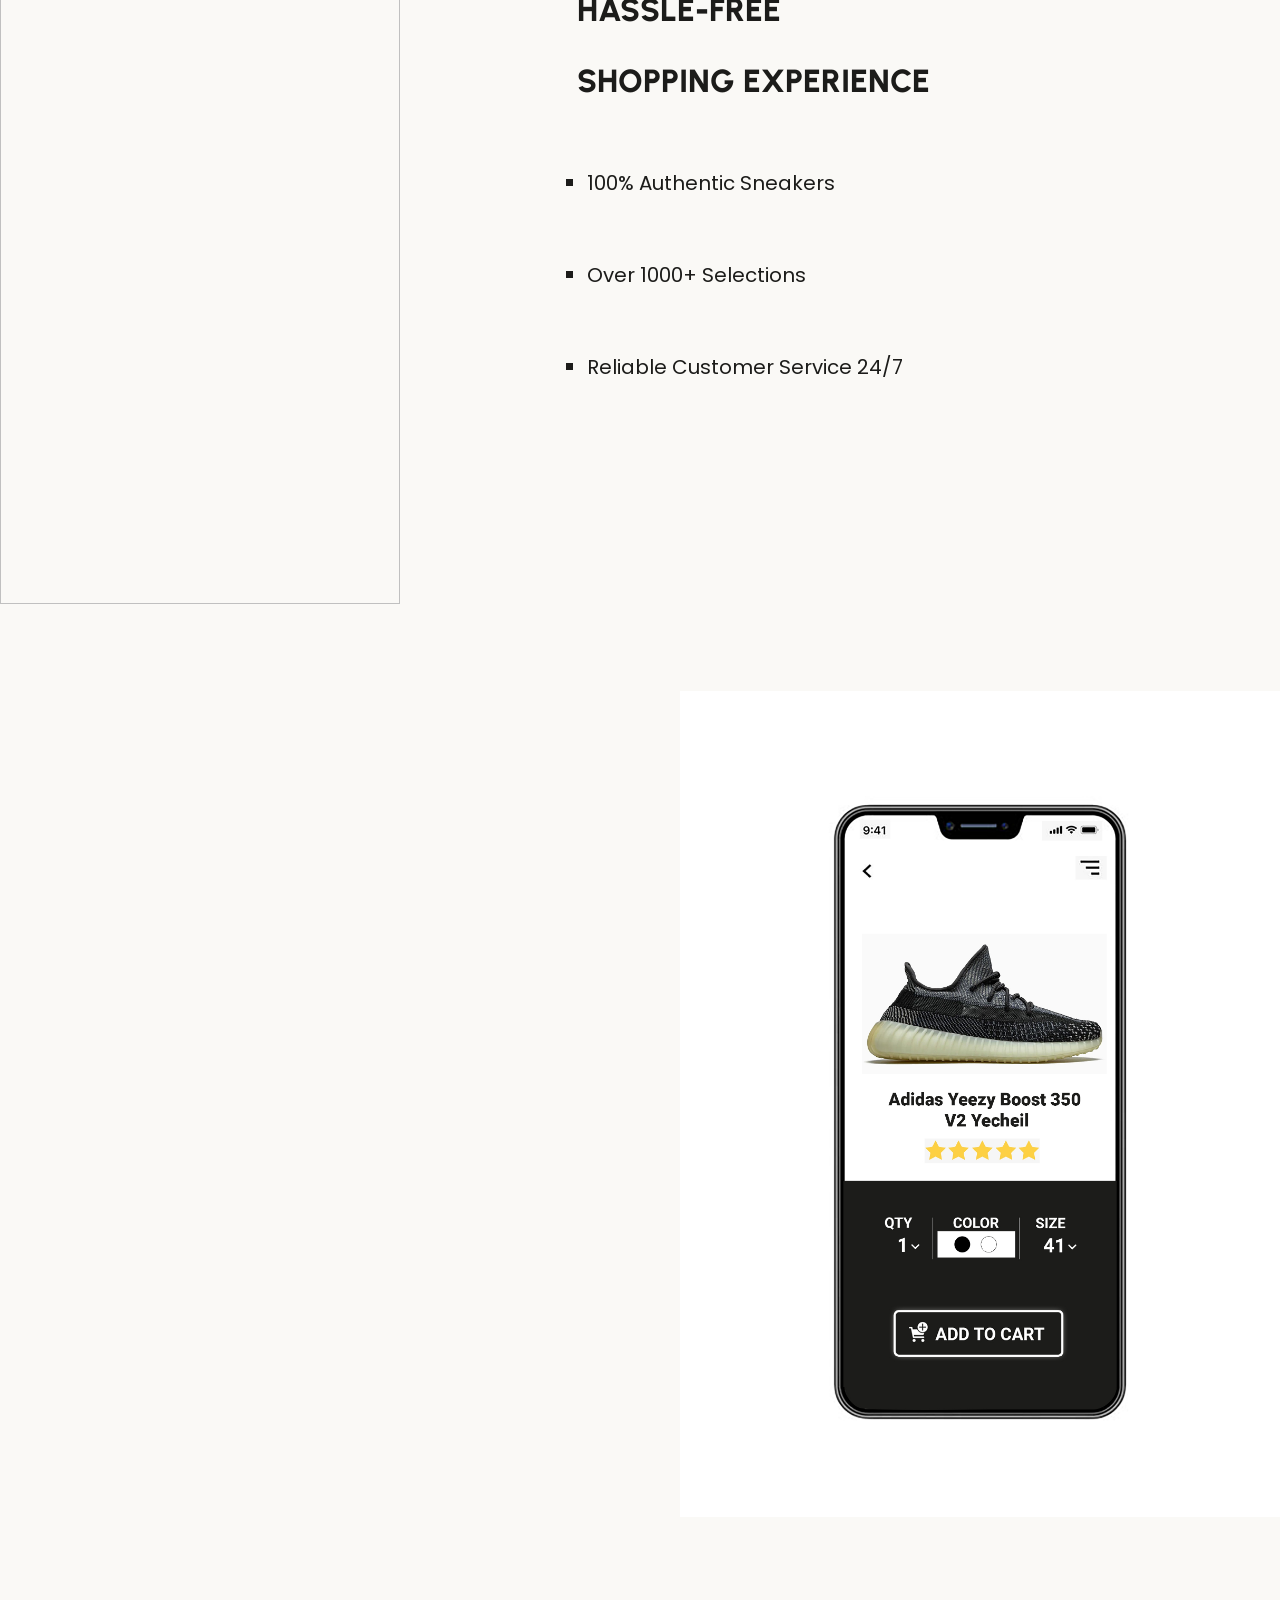
==== commit ff4b93de: "9/17/2021 changes" ====
--- a/index.html
+++ b/index.html
@@ -70,20 +70,27 @@
 		</section>
 		<!-- STATS PAGE END -->
 		
-		<div class="my-lg"></div>
+		<div class="my-md"></div>
 		<section class="about-page">
 				<div class="container flex">
 					<img
-						src="images/about-page-hero-img.jpg"
+						src="images/shoe-selection.png"
 						alt=""
-						class="about-hero-img"
+						class="shoe-selection-img"
 					/>
 					<ul>
-						<li>HASSLE FREE</li>
+						<li>HASSLE-FREE</li>
+						<li>SHOPPING EXPERIENCE</li>
 						<li>100% Authentic Sneakers</li>
-						<li>Secure Payment Options</li>
+						<li>Over 1000+ Selections</li>
 						<li>Reliable Customer Service 24/7</li>
 					</ul>
+				</div>
+				<div class="container flex">
+					<ul>
+						<li></li>
+					</ul>
+					<img src="images/about-page-hero-img.jpg" alt="" srcset="" class="about-hero-img">
 				</div>
 		</section>
 		<!-- ABOUT PAGE END -->
--- a/css/style.css
+++ b/css/style.css
@@ -169,7 +169,7 @@
 
 .hero-text {
 	position: absolute;
-	top: 350px;
+	top: 300px;
 	color: var(--main-black);
 	line-height: 1.2;
 }
@@ -183,7 +183,7 @@
 .btn-home {
 	background-color: var(--main-blue);
 	color: var(--main-white);
-	margin-top: 25px;
+	margin-top: 15px;
 	height: 70px;
 	width: 220px;
 	font-size: 20px;
@@ -219,7 +219,7 @@
 .stats {
 	text-align: center;
 	margin-top: -40px;
-	padding: 60px 0;
+	padding: 40px 0;
 	background-color: var(--main-blue);
 	color: var(--main-white);
 }
@@ -256,9 +256,15 @@
 }
 
 .about-hero-img {
+	height: 1000px;
+	width: 600px;
+	object-fit: contain;
+}
+
+.shoe-selection-img {
 	height: 800px;
 	width: 400px;
-	object-fit: cover;
+	object-fit: contain;
 }
 
 .about-page ul {
@@ -271,8 +277,13 @@
 	list-style: square;
 }
 
-.about-page li:first-child {
+.about-page li:first-child,
+.about-page li:nth-child(2) {
 	list-style: none;
-	font-size: 30px;
+	font-size: 32px;
 	font-family: "Urbanist", sans-serif;
-}
+	font-weight: 800;
+	margin: 20px;
+	position: relative;
+	left: -30px;
+}
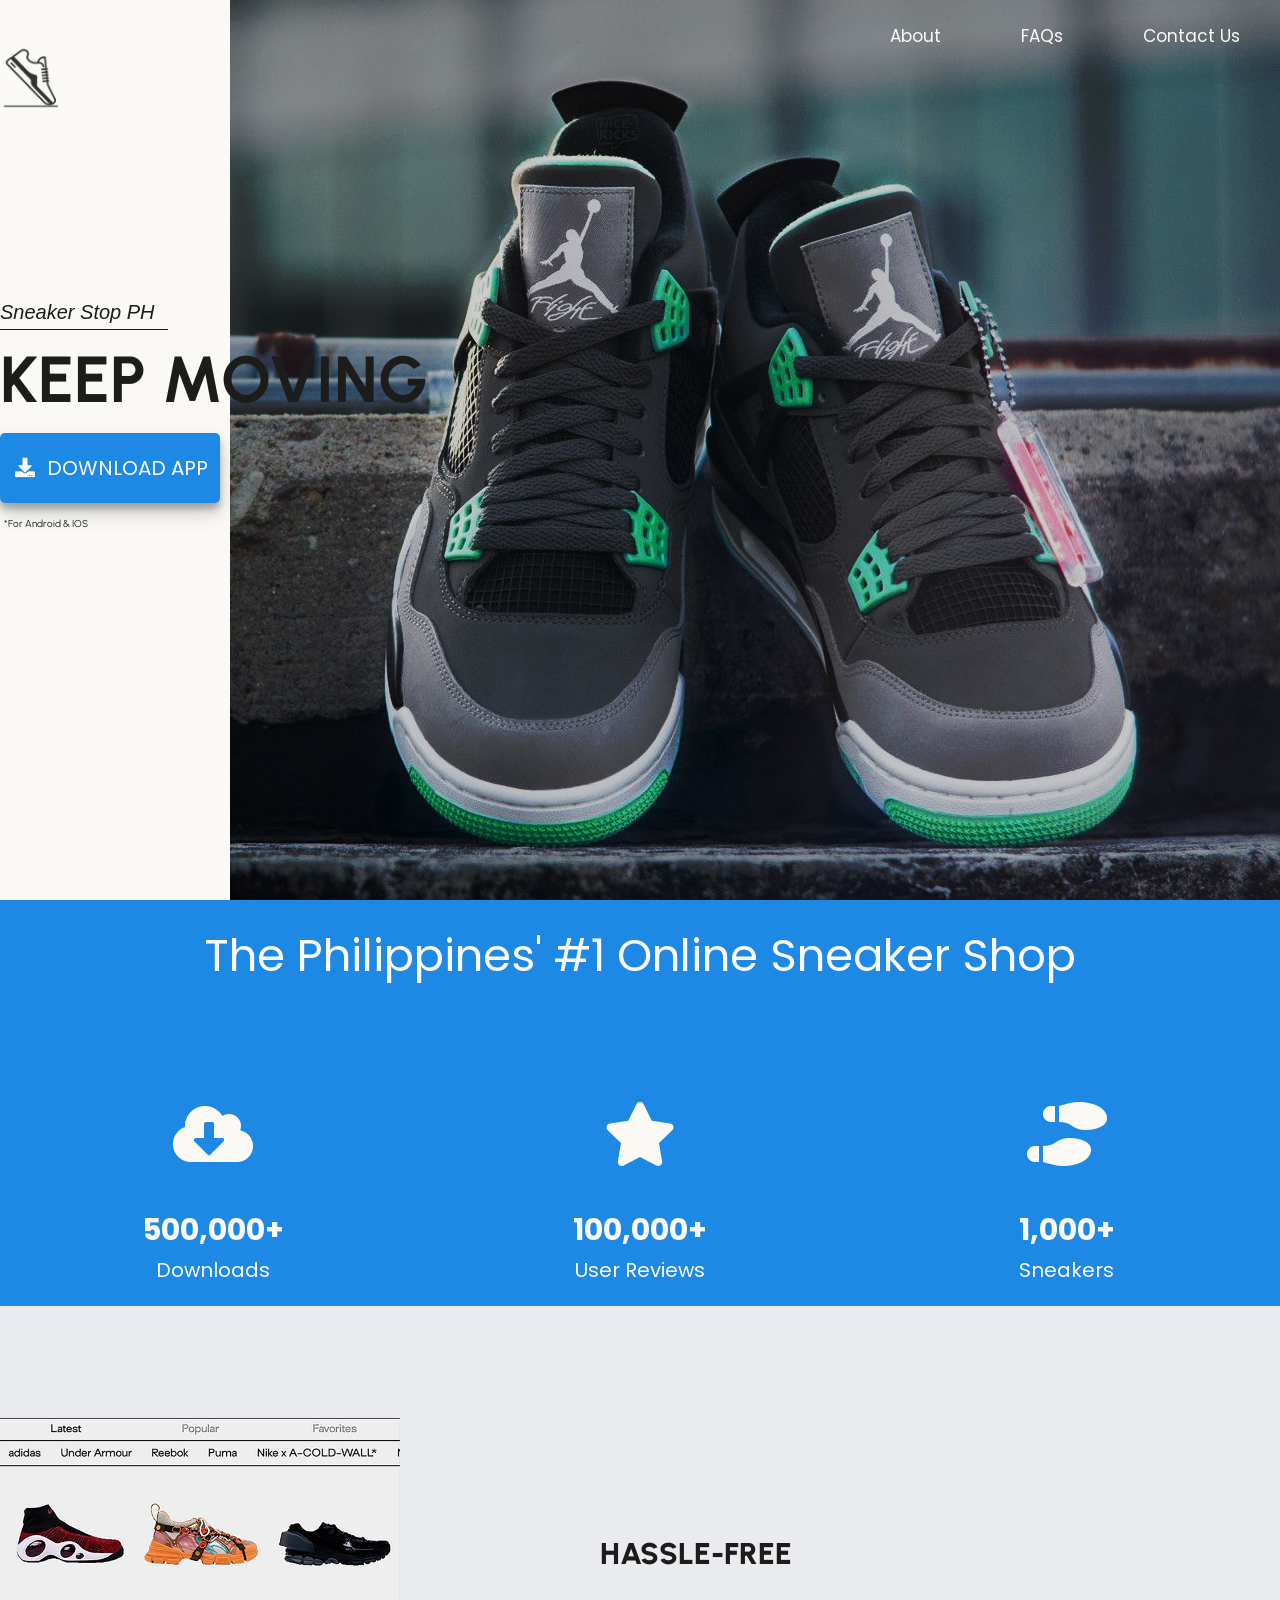
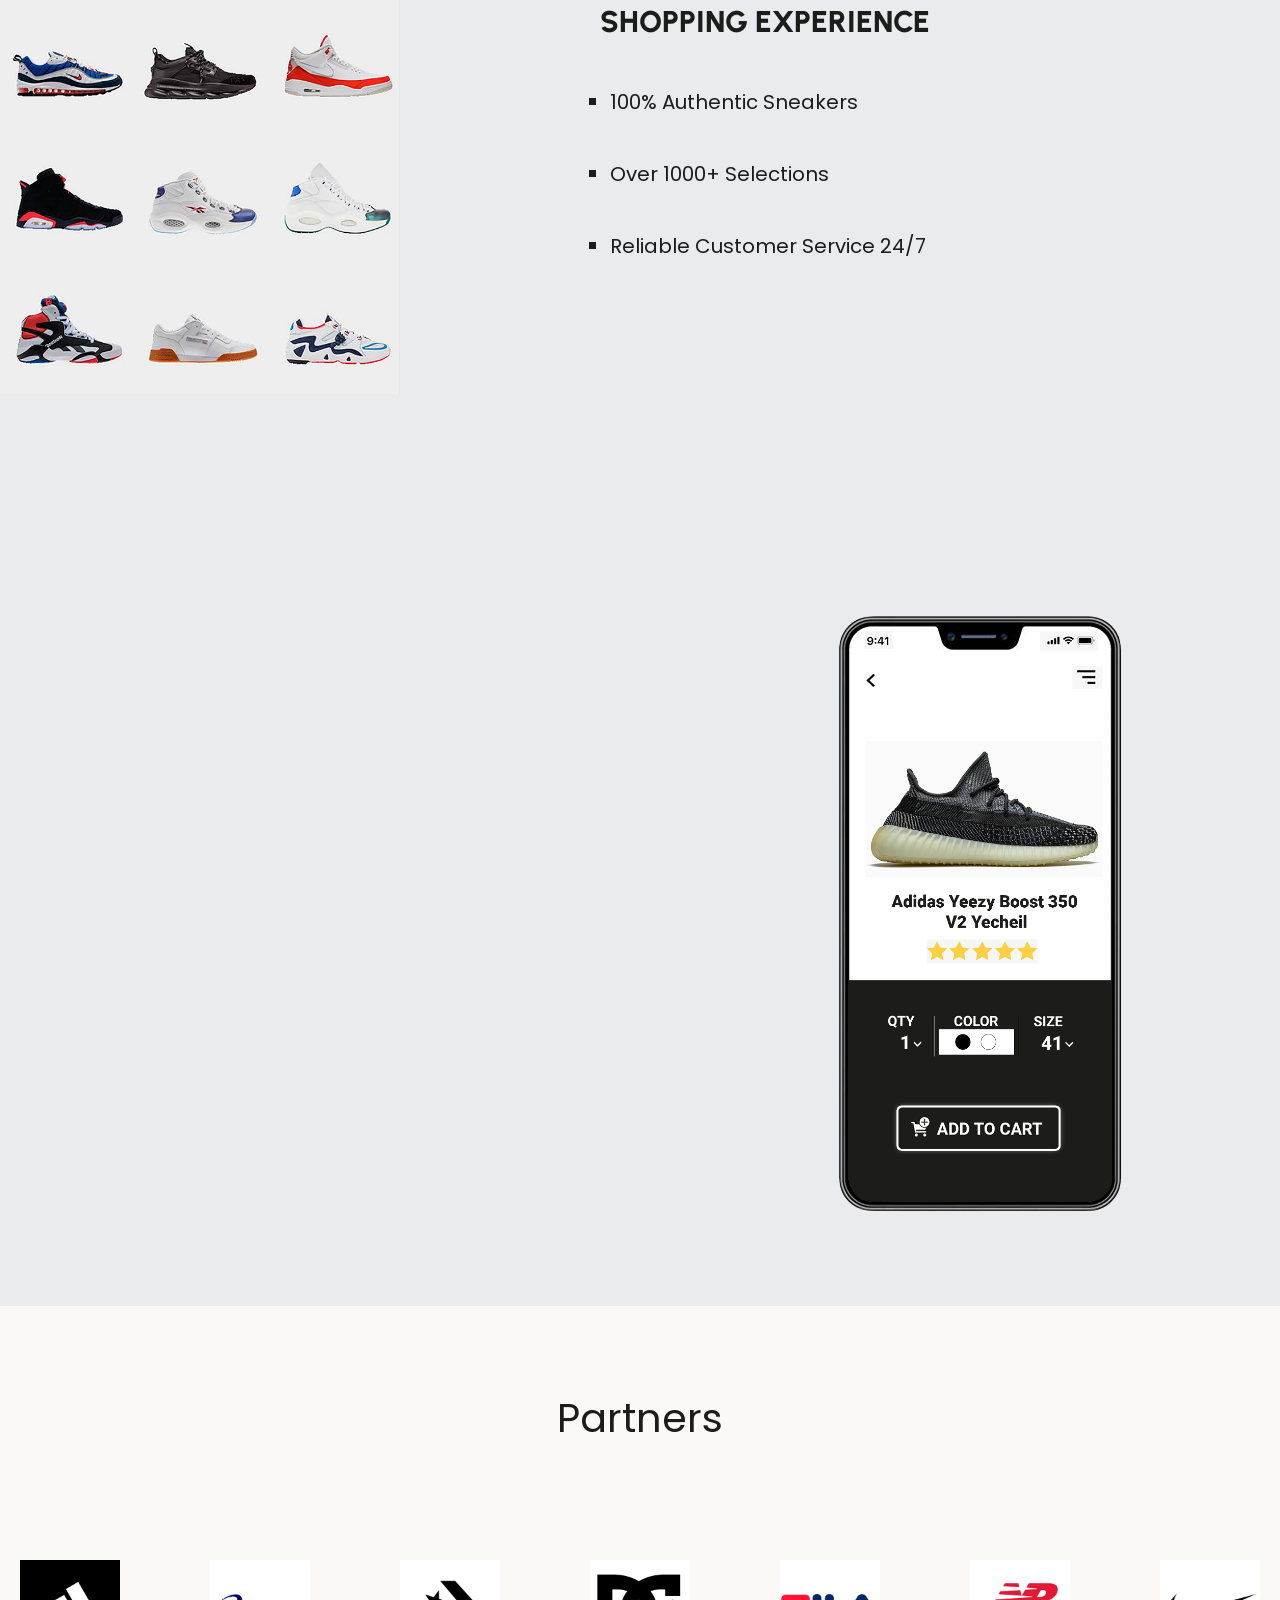
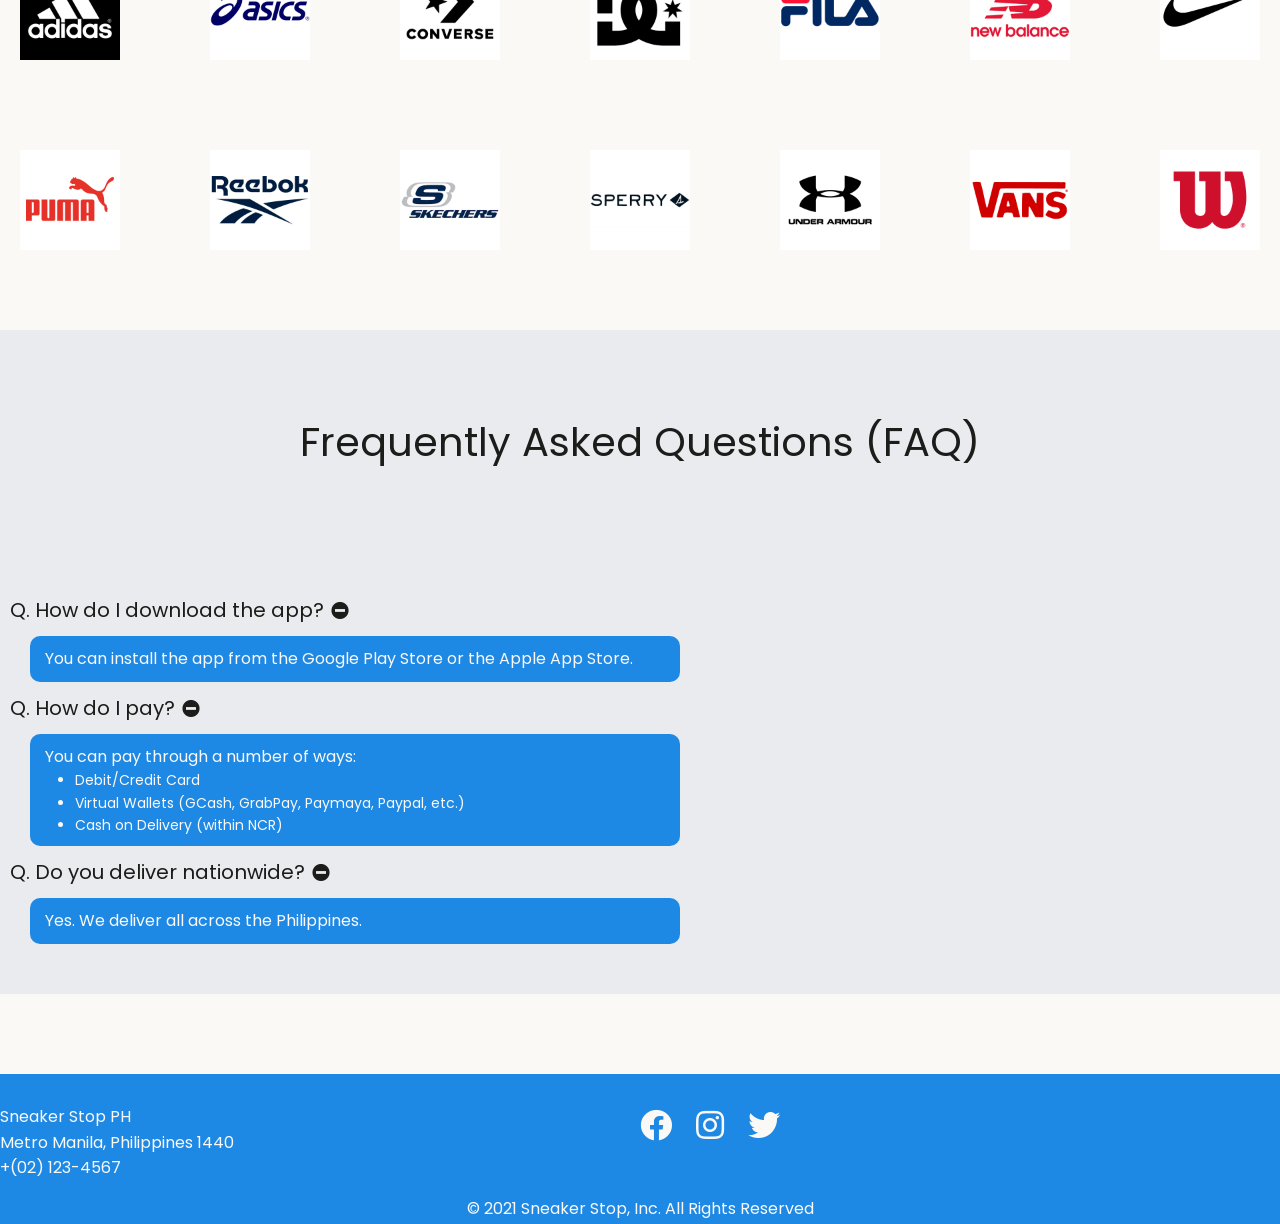
==== commit 86ff7f97: "im back baby" ====
--- a/index.html
+++ b/index.html
@@ -26,17 +26,16 @@
 						</a>
 					</div>
 					<ul>
-						<li><a href="#">About</a></li>
-						<li><a href="#">FAQS</a></li>
-						<li><a href="#">Partners</a></li>
+						<li><a href="#about">About</a></li>
+						<li><a href="#faqs">FAQs</a></li>
+						<li><a href="#contact">Contact Us</a></li>
 					</ul>
 				</div>
 			</nav>
 			<div class="container home">
 				<div class="hero-text">
 					<p class="home-shopName">Sneaker Stop PH</p>
-					<h1>PH's #1 Online</h1>
-					<h1>Sneaker Shop</h1>
+					<h1>KEEP MOVING</h1>
 					<button class="btn btn-home">
 						<i class="fas fa-download fa-fw"></i> <span>DOWNLOAD APP</span>
 					</button>
@@ -48,9 +47,9 @@
 		<!-- ABOUT PAGE -->
 
 		<!-- STATS PAGE -->
-		<section class="stats">
+		<section id="about" class="stats">
 			<div class="container">
-				<span class="stats-header">Keep moving forward one tap at a time.</span>
+				<span class="stats-header">The Philippines' #1 Online Sneaker Shop</span>
 				<div class="grid my-md">
 							<div class="grid-download">
 								<i class="fas fa-cloud-download-alt fa-4x"></i>
@@ -70,31 +69,133 @@
 		</section>
 		<!-- STATS PAGE END -->
 		
+		<section class="about-page">
+			<div class="container flex">
+				<img
+					src="images/shoe-selection.png"
+					alt=""
+					class="shoe-selection-img"
+				/>
+				<ul>
+					<li>HASSLE-FREE</li>
+					<li>SHOPPING EXPERIENCE</li>
+					<li>100% Authentic Sneakers</li>
+					<li>Over 1000+ Selections</li>
+					<li>Reliable Customer Service 24/7</li>
+				</ul>
+			</div>
+			<div class="container flex">
+				<ul>
+					<li></li>
+				</ul>
+				<img src="images/about-page-hero-img.png" alt="" srcset="" class="about-hero-img">
+			</div>
+		</section>
+
+		<!-- ABOUT PAGE END -->
+
+		<!-- PARTNERS -->
 		<div class="my-md"></div>
-		<section class="about-page">
-				<div class="container flex">
-					<img
-						src="images/shoe-selection.png"
-						alt=""
-						class="shoe-selection-img"
-					/>
-					<ul>
-						<li>HASSLE-FREE</li>
-						<li>SHOPPING EXPERIENCE</li>
-						<li>100% Authentic Sneakers</li>
-						<li>Over 1000+ Selections</li>
-						<li>Reliable Customer Service 24/7</li>
-					</ul>
-				</div>
-				<div class="container flex">
-					<ul>
-						<li></li>
-					</ul>
-					<img src="images/about-page-hero-img.jpg" alt="" srcset="" class="about-hero-img">
-				</div>
-		</section>
-		<!-- ABOUT PAGE END -->
-
+		<section id="partners" class="partners">
+			<span class="partners-header">
+				<p>Partners</p>
+			</span>
+			<div class="my-md"></div>
+			<div class="container flex">
+				<div class="grid shoe-logo">
+					<img src="images/shoe-logos/adidas.png" alt="" >
+					<img src="images/shoe-logos/asics.png" alt="" >
+					<img src="images/shoe-logos/converse.png" alt="" >
+					<img src="images/shoe-logos/dc.png" alt="" >
+					<img src="images/shoe-logos/fila.png" alt="" >
+					<img src="images/shoe-logos/new-balance.png" alt="" >
+					<img src="images/shoe-logos/nike.png" alt="" >
+					<img src="images/shoe-logos/puma.png" alt="" >
+					<img src="images/shoe-logos/reebok.png" alt="" >
+					<img src="images/shoe-logos/skechers.png" alt="" >
+					<img src="images/shoe-logos/sperry.png" alt="" >
+					<img src="images/shoe-logos/under-armour.png" alt="" >
+					<img src="images/shoe-logos/vans.png" alt="" >
+					<img src="images/shoe-logos/wilson.png" alt="" >
+				</div>
+			</div>
+		</section>
+		<!-- PARTNERS END -->
+
+		<!-- FAQS -->
+
+		<div class="my-md"></div>
+		<section class="faqs">
+			<div class="my-sm"></div>
+			<span class="faqs-header flex">Frequently Asked Questions (FAQ)</span>
+			<div class="container">
+				<div class="my-lg"></div>
+				<div class="questions-wrapper">
+					<p class="question">
+						<span class="q">Q.</span>
+						How do I download the app?
+						<i class="fas fa-plus-circle fa-fw fa-sm" id='plus'></i>
+						<i class="fas fa-minus-circle fa-fw fa-sm" id="minus"></i>
+					</p>
+					<p class="answer">
+						You can install the app from the Google Play Store or the Apple App Store.
+					</p>
+					<p class="question">
+						<span class="q">Q.</span>
+						How do I pay?
+						<i class="fas fa-plus-circle fa-fw fa-sm" id='plus'></i>
+						<i class="fas fa-minus-circle fa-fw fa-sm" id="minus"></i>
+					</p>
+					<div class="answer">
+						<p>
+							You can pay through a number of ways:
+						</p>
+						<ul>
+							<li>Debit/Credit Card</li>
+							<li>Virtual Wallets (GCash, GrabPay, Paymaya, Paypal, etc.)</li>
+							<li>Cash on Delivery (within NCR)</li>
+						</ul>
+					</div>
+					<p class="question">
+						<span class="q">Q.</span>
+						Do you deliver nationwide?
+						<i class="fas fa-plus-circle fa-fw fa-sm" id='plus'></i>
+						<i class="fas fa-minus-circle fa-fw fa-sm" id="minus"></i>
+					</p>
+					<p class="answer">
+						Yes. We deliver all across the Philippines.
+					</p>
+				</div>
+			</div>
+		</section>
+
+		<!-- FAQS END -->
+
+		<!-- CONTACT & FOOTER -->
+
+		<footer class="contact">
+			<div class="my-md"></div>
+			<div class="container">
+				<div class="grid">
+					<div class="footer-left">
+						<span>Sneaker Stop PH</span>
+						<p>Metro Manila, Philippines 1440</p>
+						<p>+(02) 123-4567</p>
+					</div>
+					<div class="footer-middle">
+						<div class="socmed">
+							<i class="fab fa-facebook fa-2x"></i>
+							<i class="fab fa-instagram fa-2x"></i>
+							<i class="fab fa-twitter fa-2x"></i>
+						</div>
+					</div>
+				</div>
+				<p class="copyright">&copy; 2021 Sneaker Stop, Inc. All Rights Reserved</p>
+			</div>
+		</footer>
+
+		<!-- CONTACT & FOOTER END -->
+		
 	</body>
 	<script src="js/script.js"></script>
 </html>
--- a/css/style.css
+++ b/css/style.css
@@ -14,11 +14,16 @@
 	--secondary-white: #e9ebee;
 }
 
+html {
+	scroll-behavior: smooth;
+}
+
 body {
 	background-color: var(--main-white);
 	line-height: 1.6;
 	color: var(--main-black);
 	font-family: "Poppins", sans-serif;
+	user-select: none;
 }
 
 a {
@@ -117,7 +122,6 @@
 
 .navbar ul {
 	position: relative;
-	left: -98px;
 	display: flex;
 	margin-top: 0;
 	transition: 0.3s;
@@ -125,7 +129,7 @@
 
 .navbar li {
 	font-size: 17px;
-	margin: 0 20px;
+	margin: 0 40px;
 	transition: 0.3s;
 	padding-bottom: 5px;
 	border-bottom: 2px solid transparent;
@@ -139,9 +143,10 @@
 .logo img {
 	height: 100px;
 	width: 100px;
-	margin-top: 50px;
 	transition: 0.3s;
 	margin-left: -19px;
+	position: fixed;
+	z-index: 1000;
 }
 
 .logo .label {
@@ -172,6 +177,17 @@
 	top: 300px;
 	color: var(--main-black);
 	line-height: 1.2;
+	animation: hero-animation 1000ms forwards linear;
+	font-family: "Urbanist", sans-serif;
+}
+
+@keyframes hero-animation {
+	from {
+		opacity: 0;
+	}
+	to {
+		opacity: 1;
+	}
 }
 
 .hero-text h1 {
@@ -190,7 +206,7 @@
 	border: none;
 	border-radius: 5px;
 	box-shadow: rgba(0, 0, 0, 0.19) 0px 10px 20px, rgba(0, 0, 0, 0.23) 0px 6px 6px;
-	transition: 0.3s;
+	transition: 0.5s;
 	cursor: pointer;
 }
 
@@ -199,13 +215,13 @@
 }
 
 .btn-home:hover {
-	transition: 0.3s;
+	transition: 0.5s;
 	transform: scale(1.05);
 }
 
 .btn-home:active {
 	transform: scale(0.95);
-	transition: 0.3s;
+	transition: 0.5s;
 }
 
 .button-bottom-text {
@@ -219,15 +235,14 @@
 .stats {
 	text-align: center;
 	margin-top: -40px;
-	padding: 40px 0;
+	padding: 20px 0;
 	background-color: var(--main-blue);
 	color: var(--main-white);
 }
 
 .stats-header {
-	font-family: "Urbanist", sans-serif;
-	font-weight: 400px;
-	font-size: 50px;
+	font-weight: 700px;
+	font-size: 45px;
 }
 
 .stats p {
@@ -244,7 +259,7 @@
 }
 
 .about-page {
-	background-color: var(--main-white);
+	background-color: #e9ebee;
 }
 
 .about-page .container {
@@ -256,7 +271,7 @@
 }
 
 .about-hero-img {
-	height: 1000px;
+	height: 800px;
 	width: 600px;
 	object-fit: contain;
 }
@@ -273,17 +288,134 @@
 
 .about-page li {
 	font-size: 20px;
-	margin: 60px 0;
+	margin: 40px 0;
 	list-style: square;
 }
 
 .about-page li:first-child,
 .about-page li:nth-child(2) {
 	list-style: none;
-	font-size: 32px;
+	font-size: 30px;
 	font-family: "Urbanist", sans-serif;
 	font-weight: 800;
 	margin: 20px;
 	position: relative;
 	left: -30px;
 }
+
+/* PARTNERS */
+
+.partners .grid {
+	grid-template-columns: repeat(7, 1fr);
+	grid-gap: 90px;
+}
+
+.partners-header {
+	text-align: center;
+	font-size: 40px;
+}
+
+.shoe-logo img {
+	height: 100px;
+	width: 100px;
+	object-fit: contain;
+	cursor: pointer;
+	user-select: none;
+	transition: all 200ms ease-in-out;
+}
+
+.shoe-logo img:hover {
+	transform: scale(1.1);
+}
+
+/* FAQS */
+
+.faqs {
+	background-color: var(--secondary-white);
+}
+
+.faqs .flex {
+	padding-top: 80px;
+}
+
+.faqs-header {
+	font-size: 40px;
+}
+
+.questions-wrapper {
+	height: 400px;
+}
+
+.question {
+	cursor: pointer;
+	user-select: none;
+	font-size: 20px;
+	margin: 10px;
+	width: 45%;
+}
+
+.answer {
+	position: relative;
+	display: block;
+	padding: 10px 15px;
+	font-size: 16px;
+	margin-left: 30px;
+	font-family: "Poppins", sans-serif;
+	background-color: var(--main-blue);
+	border-radius: 10px;
+	width: 650px;
+	color: var(--main-white);
+}
+
+.answer li {
+	list-style-type: disc;
+	margin-left: 30px;
+	font-size: 14px;
+}
+
+/* CONTACT & FOOTER */
+
+.contact {
+	height: 150px;
+	background-color: var(--main-blue);
+	color: var(--main-white);
+}
+
+.footer-left {
+	width: 300px;
+}
+
+.footer-left ul {
+	display: flex;
+	align-items: flex-start;
+	justify-content: flex-start;
+}
+
+.footer-left li {
+	margin: 10px 10px;
+}
+
+.contact .grid {
+	grid-template-columns: repeat(2, 1fr);
+}
+
+.socmed {
+	margin-left: -10px;
+}
+
+.socmed i {
+	margin: 5px 10px;
+}
+
+#plus {
+	display: none;
+}
+
+.copyright {
+	text-align: center;
+	padding-top: 15px;
+}
+
+.grid {
+	padding-top: 30px;
+}
